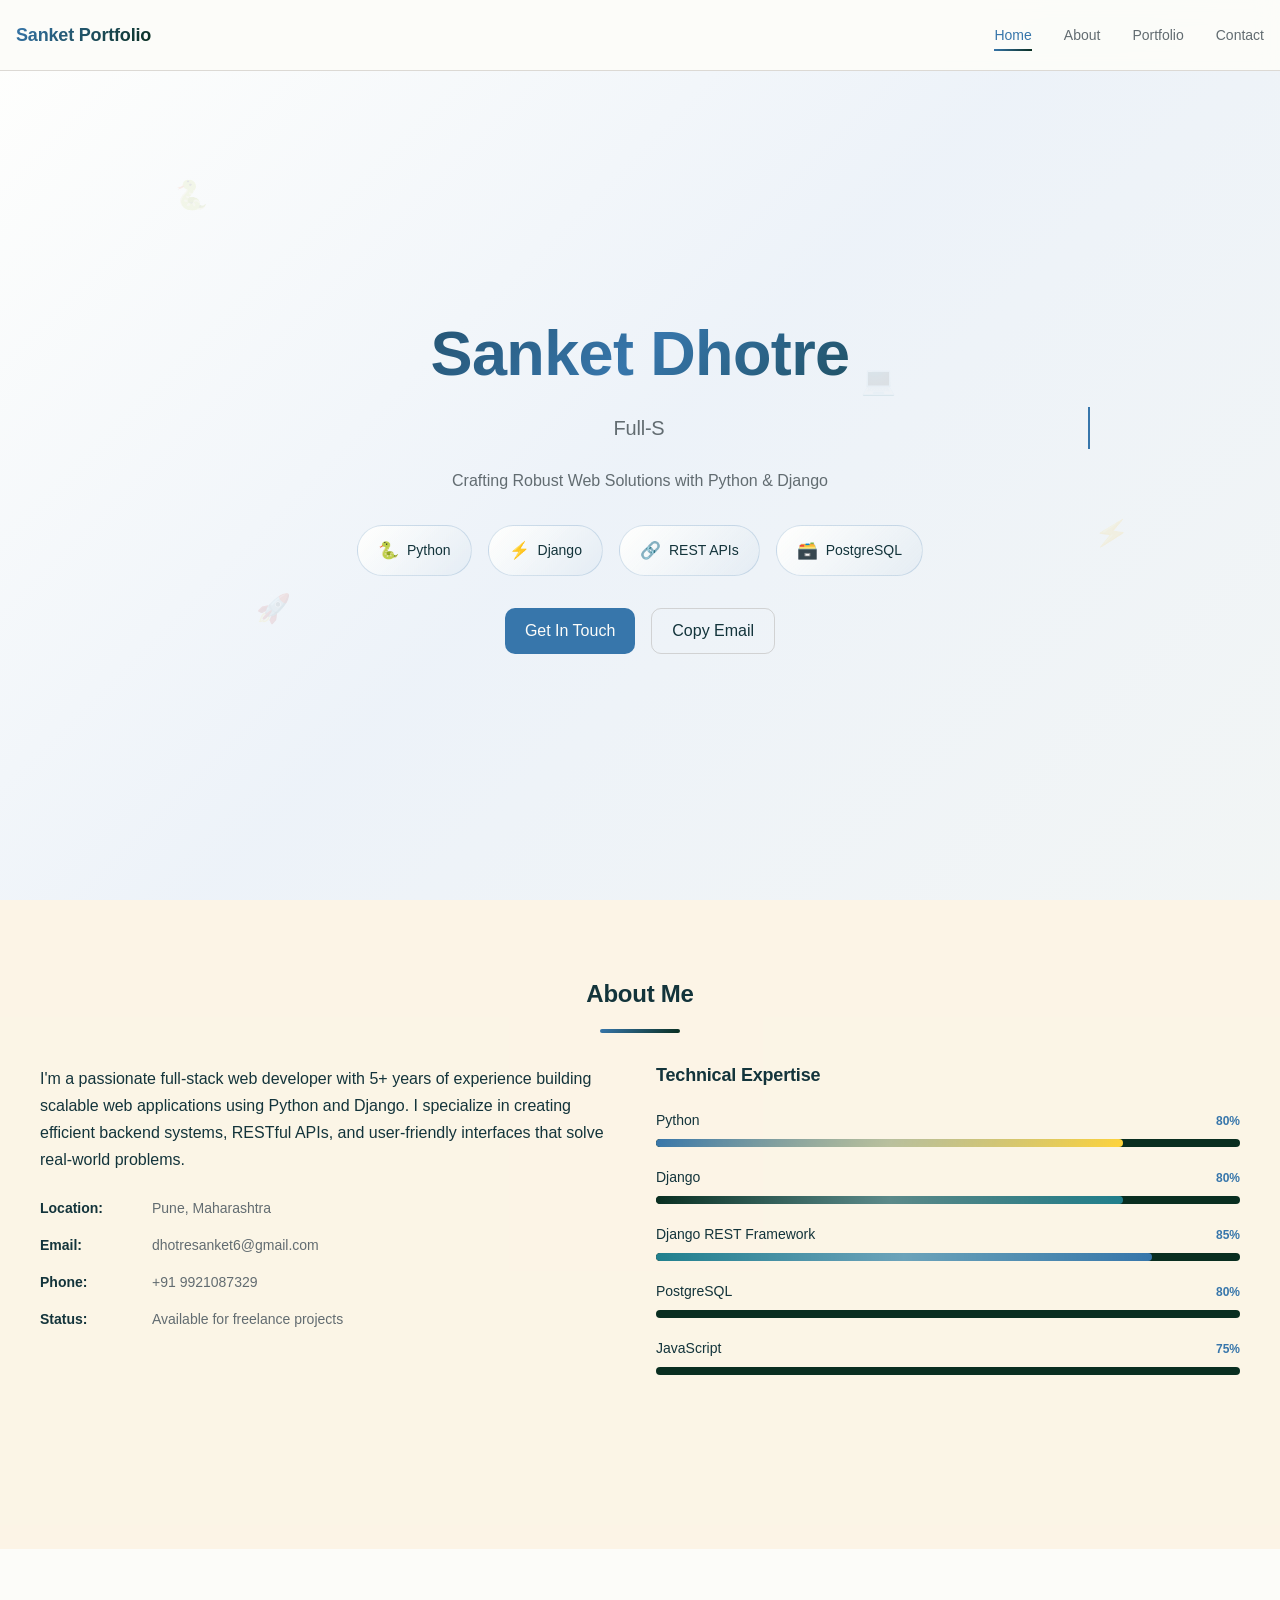
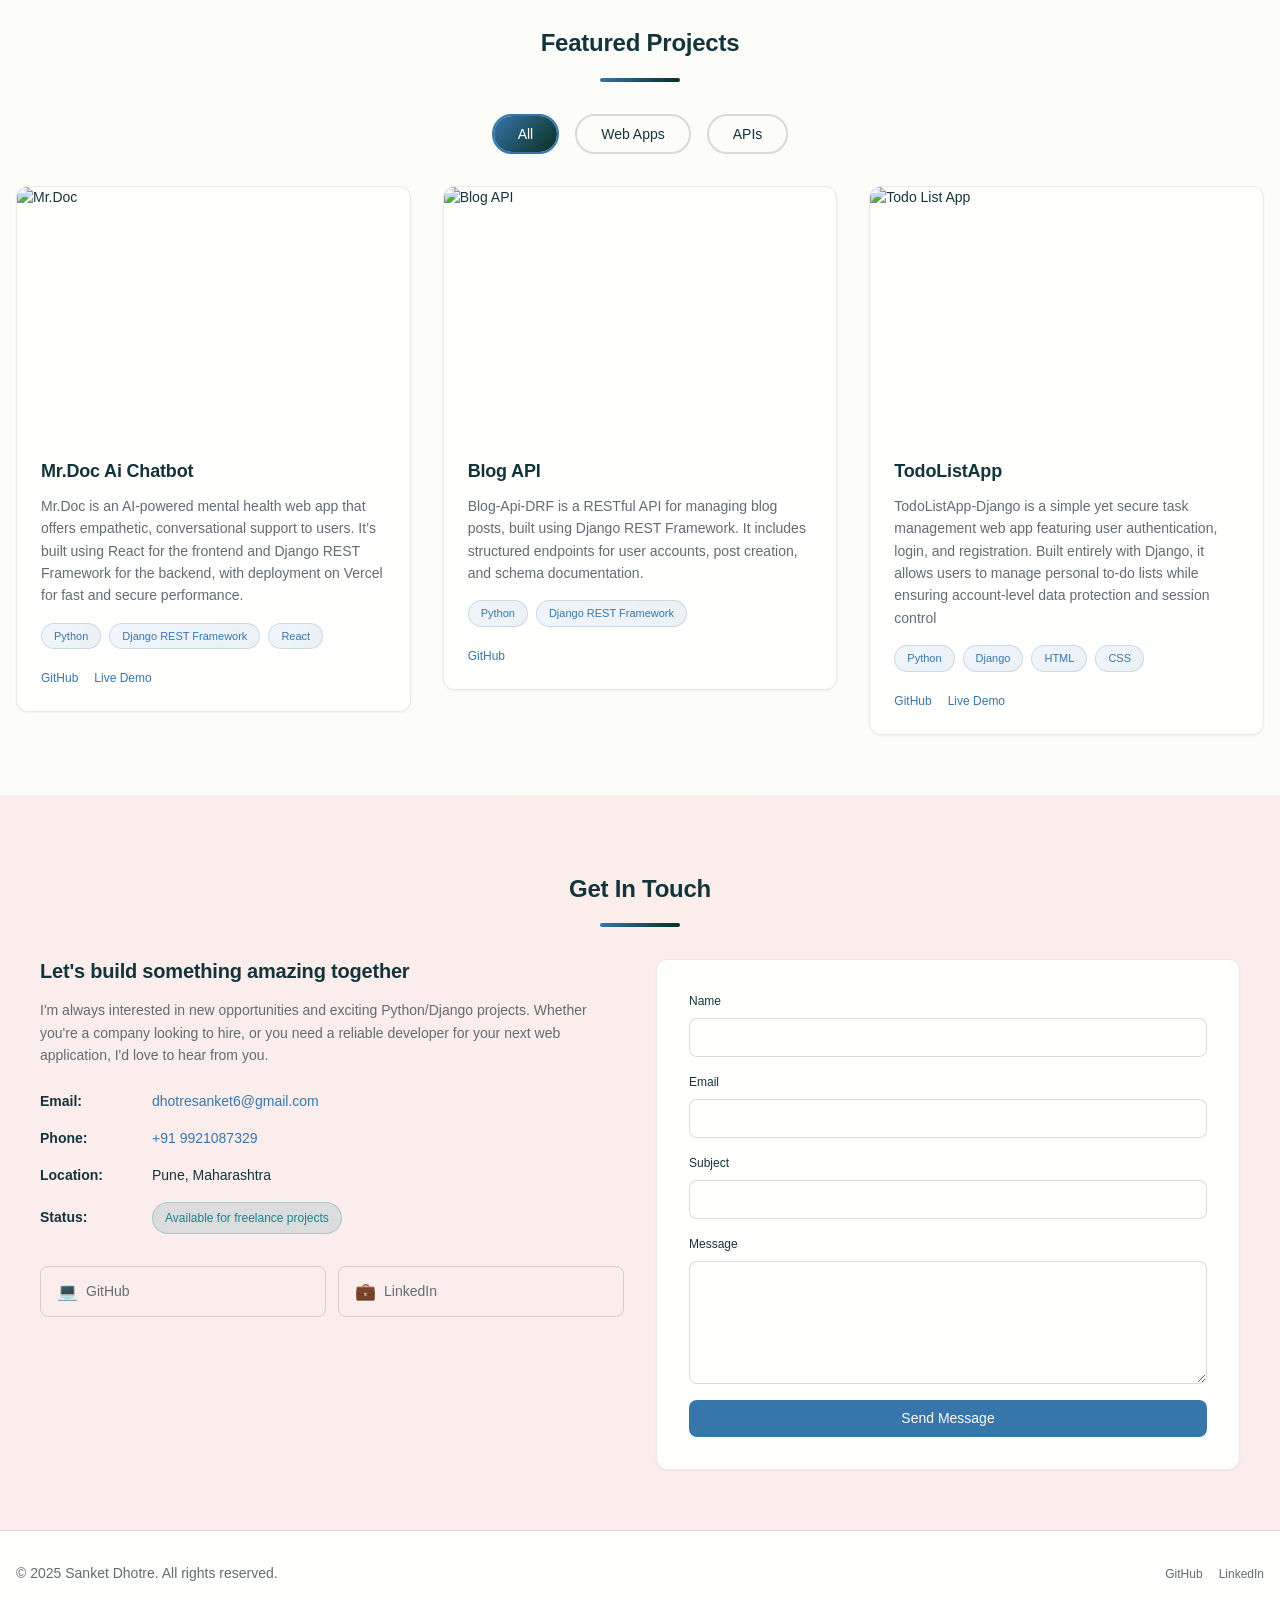
==== index.html @ 83079ea1 "Replace old portfolio files" ====
<!DOCTYPE html>
<html lang="en">

<head>
    <meta charset="UTF-8">
    <meta name="viewport" content="width=device-width, initial-scale=1.0">
    <title>Sanket Dhotre - Python & Django Web Developer</title>
    <meta name="description"
        content="Full-Stack Web Developer Specializing in Python & Django - Creating robust, scalable web solutions">
    <link rel="stylesheet" href="style.css">
    <link href="https://cdnjs.cloudflare.com/ajax/libs/prism/1.25.0/themes/prism-tomorrow.min.css" rel="stylesheet">
</head>

<body>
    <!-- Navigation -->
    <nav class="navbar" id="navbar">
        <div class="nav-container">
            <div class="nav-logo">
                <a href="#home">Sanket Portfolio</a>
            </div>
            <ul class="nav-menu" id="nav-menu">
                <li class="nav-item">
                    <a href="#home" class="nav-link">Home</a>
                </li>
                <li class="nav-item">
                    <a href="#about" class="nav-link">About</a>
                </li>
                <li class="nav-item">
                    <a href="#portfolio" class="nav-link">Portfolio</a>
                </li>
                <li class="nav-item">
                    <a href="#contact" class="nav-link">Contact</a>
                </li>
            </ul>
            <div class="hamburger" id="hamburger">
                <span class="bar"></span>
                <span class="bar"></span>
                <span class="bar"></span>
            </div>
        </div>
    </nav>

    <!-- Hero Section -->
    <section id="home" class="hero">
        <div class="floating-elements">
            <div class="floating-element" style="--delay: 0s; --duration: 8s;">🐍</div>
            <div class="floating-element" style="--delay: 2s; --duration: 10s;">⚡</div>
            <div class="floating-element" style="--delay: 4s; --duration: 12s;">🚀</div>
            <div class="floating-element" style="--delay: 6s; --duration: 9s;">💻</div>
        </div>
        <div class="container">
            <div class="hero-content">
                <h1 class="hero-title">Sanket Dhotre</h1>
                <h2 class="hero-subtitle typing-animation" id="typing-text">Web Developer Specializing in
                    Python & Django</h2>
                <p class="hero-description">Crafting Robust Web Solutions with Python & Django</p>
                <div class="tech-stack">
                    <div class="tech-badge" style="--delay: 0.2s;">
                        <span class="tech-icon">🐍</span>
                        Python
                    </div>
                    <div class="tech-badge" style="--delay: 0.4s;">
                        <span class="tech-icon">⚡</span>
                        Django
                    </div>
                    <div class="tech-badge" style="--delay: 0.6s;">
                        <span class="tech-icon">🔗</span>
                        REST APIs
                    </div>
                    <div class="tech-badge" style="--delay: 0.8s;">
                        <span class="tech-icon">🗃️</span>
                        PostgreSQL
                    </div>
                </div>
                <div class="hero-buttons">
                    <a href="#contact" class="btn btn--primary btn--lg">Get In Touch</a>
                    <button id="copy-email" class="btn btn--outline btn--lg" data-email="dhotresanket6@gmail.com">
                        <span class="copy-text">Copy Email</span>
                        <span class="copy-success" style="display: none;">Email Copied!</span>
                    </button>
                </div>
            </div>
        </div>
    </section>

    <!-- About Section -->
    <section id="about" class="about">
        <div class="container">
            <h2 class="section-title">About Me</h2>
            <div class="about-content">
                <div class="about-text">
                    <p class="about-bio">I'm a passionate full-stack web developer with 5+ years of experience building
                        scalable web applications using Python and Django. I specialize in creating efficient backend
                        systems, RESTful APIs, and user-friendly interfaces that solve real-world problems.</p>
                    <div class="about-details">
                        <div class="detail-item">
                            <span class="detail-label">Location:</span>
                            <span class="detail-value">Pune, Maharashtra</span>
                        </div>
                        <div class="detail-item">
                            <span class="detail-label">Email:</span>
                            <span class="detail-value">dhotresanket6@gmail.com</span>
                        </div>
                        <div class="detail-item">
                            <span class="detail-label">Phone:</span>
                            <span class="detail-value">+91 9921087329</span>
                        </div>
                        <div class="detail-item">
                            <span class="detail-label">Status:</span>
                            <span class="detail-value">Available for freelance projects</span>
                        </div>
                    </div>
                </div>
                <div class="skills-section">
                    <h3 class="skills-title">Technical Expertise</h3>
                    <div class="skills-list">
                        <div class="skill-item" data-skill="80">
                            <div class="skill-info">
                                <span class="skill-name">Python</span>
                                <span class="skill-percentage">80%</span>
                            </div>
                            <div class="skill-bar">
                                <div class="skill-progress python-skill"></div>
                            </div>
                        </div>
                        <div class="skill-item" data-skill="80">
                            <div class="skill-info">
                                <span class="skill-name">Django</span>
                                <span class="skill-percentage">80%</span>
                            </div>
                            <div class="skill-bar">
                                <div class="skill-progress django-skill"></div>
                            </div>
                        </div>
                        <div class="skill-item" data-skill="85">
                            <div class="skill-info">
                                <span class="skill-name">Django REST Framework</span>
                                <span class="skill-percentage">85%</span>
                            </div>
                            <div class="skill-bar">
                                <div class="skill-progress drf-skill"></div>
                            </div>
                        </div>
                        <div class="skill-item" data-skill="80">
                            <div class="skill-info">
                                <span class="skill-name">PostgreSQL</span>
                                <span class="skill-percentage">80%</span>
                            </div>
                            <div class="skill-bar">
                                <div class="skill-progress postgres-skill"></div>
                            </div>
                        </div>
                        <div class="skill-item" data-skill="75">
                            <div class="skill-info">
                                <span class="skill-name">JavaScript</span>
                                <span class="skill-percentage">75%</span>
                            </div>
                            <div class="skill-bar">
                                <div class="skill-progress js-skill"></div>
                            </div>
                        </div>

                        <div class="skill-item" data-skill="85">
                            <div class="skill-info">
                                <span class="skill-name">HTML/CSS</span>
                                <span class="skill-percentage">85%</span>
                            </div>
                            <div class="skill-bar">
                                <div class="skill-progress html-skill"></div>
                            </div>
                        </div>
                        <div class="skill-item" data-skill="80">
                            <div class="skill-info">
                                <span class="skill-name">Git</span>
                                <span class="skill-percentage">80%</span>
                            </div>
                            <div class="skill-bar">
                                <div class="skill-progress git-skill"></div>
                            </div>
                        </div>
                    </div>
                </div>
            </div>
        </div>
    </section>

    <!-- Portfolio Section -->
    <section id="portfolio" class="portfolio">
        <div class="container">
            <h2 class="section-title">Featured Projects</h2>
            <div class="portfolio-filters">
                <button class="filter-btn active" data-filter="all">All</button>
                <button class="filter-btn" data-filter="web-app">Web Apps</button>
                <button class="filter-btn" data-filter="api">APIs</button>
            </div>
            <div class="portfolio-grid">
                <div class="portfolio-item" data-category="web-app">
                    <div class="project-card">
                        <div class="project-image">
                            <img src="https://images.unsplash.com/photo-1556742049-0cfed4f6a45d?w=600&h=400&fit=crop"
                                alt="Mr.Doc">
                            <div class="project-overlay">
                                <button class="btn btn--primary view-details" data-project="0">View Details</button>
                            </div>
                        </div>
                        <div class="project-info">
                            <h3 class="project-title">Mr.Doc Ai Chatbot</h3>
                            <p class="project-description">Mr.Doc is an AI-powered mental health web app that offers
                                empathetic, conversational support to users. It’s built using React for the frontend and
                                Django REST Framework for the backend, with deployment on Vercel for fast and secure
                                performance.</p>
                            <div class="project-tech">
                                <span class="tech-tag">Python</span>
                                <span class="tech-tag">Django REST Framework</span>
                                <span class="tech-tag">React</span>
                            </div>
                            <div class="project-links">
                                <a href="https://github.com/sanket180/Mr.Doc" target="_blank"
                                    class="project-link">GitHub</a>
                                <a href="https://mr-doc-23wi.vercel.app/" target="_blank" class="project-link">Live
                                    Demo</a>
                            </div>
                        </div>
                    </div>
                </div>
                <div class="portfolio-item" data-category="api">
                    <div class="project-card">
                        <div class="project-image">
                            <img src="https://img.freepik.com/premium-photo/notebook-with-toolls-notes-about-blog-concept_132358-752.jpg?size=626&ext=jpg&ga=GA1.1.1122057081.1697127890&semt=ais?w=600&h=400&fit=crop"
                                alt="Blog API">
                            <div class="project-overlay">
                                <button class="btn btn--primary view-details" data-project="1">View Details</button>
                            </div>
                        </div>
                        <div class="project-info">
                            <h3 class="project-title">Blog API</h3>
                            <p class="project-description">Blog-Api-DRF is a RESTful API for managing blog posts, built
                                using Django REST Framework. It includes structured endpoints for user accounts, post
                                creation, and schema documentation.
                            </p>
                            <div class="project-tech">
                                <span class="tech-tag">Python</span>
                                <span class="tech-tag">Django REST Framework</span>

                            </div>
                            <div class="project-links">
                                <a href="https://github.com/sanket180/Blog-Api-DRF" target="_blank"
                                    class="project-link">GitHub</a>
                                <!-- <a href="" target="_blank"
                                    class="project-link">Live Demo</a> -->
                            </div>
                        </div>
                    </div>
                </div>
                <div class="portfolio-item" data-category="web-app">
                    <div class="project-card">
                        <div class="project-image">
                            <img src="https://images.unsplash.com/photo-1611224923853-80b023f02d71?w=600&h=400&fit=crop"
                                alt="Todo List App">
                            <div class="project-overlay">
                                <button class="btn btn--primary view-details" data-project="2">View Details</button>
                            </div>
                        </div>
                        <div class="project-info">
                            <h3 class="project-title">TodoListApp</h3>
                            <p class="project-description">TodoListApp-Django is a simple yet secure task management web
                                app featuring user authentication, login, and registration. Built entirely with Django,
                                it allows users to manage personal to-do lists while ensuring account-level data
                                protection and session control
                            </p>
                            <div class="project-tech">
                                <span class="tech-tag">Python</span>
                                <span class="tech-tag">Django</span>
                                <span class="tech-tag">HTML</span>
                                <span class="tech-tag">CSS</span>
                            </div>
                            <div class="project-links">
                                <a href="https://github.com/sanket180/TodoListApp-Django" target="_blank"
                                    class="project-link">GitHub</a>
                                <a href="https://sanketdhotre.pythonanywhere.com/auth/login/?next=/" target="_blank"
                                    class="project-link">Live
                                    Demo</a>
                            </div>
                        </div>
                    </div>
                </div>
            </div>
        </div>
    </section>


    <!-- Contact Section -->
    <section id="contact" class="contact">
        <div class="container">
            <h2 class="section-title">Get In Touch</h2>
            <div class="contact-content">
                <div class="contact-info">
                    <h3>Let's build something amazing together</h3>
                    <p>I'm always interested in new opportunities and exciting Python/Django projects. Whether you're a
                        company looking to hire, or you need a reliable developer for your next web application, I'd
                        love to hear from you.</p>
                    <div class="contact-details">
                        <div class="contact-item">
                            <span class="contact-label">Email:</span>
                            <a href="mailto:hello@alexjohnson.dev">dhotresanket6@gmail.com</a>
                        </div>
                        <div class="contact-item">
                            <span class="contact-label">Phone:</span>
                            <a href="tel:+15551234567">+91 9921087329</a>
                        </div>
                        <div class="contact-item">
                            <span class="contact-label">Location:</span>
                            <span>Pune, Maharashtra</span>
                        </div>
                        <div class="contact-item">
                            <span class="contact-label">Status:</span>
                            <span class="status status--success">Available for freelance projects</span>
                        </div>
                    </div>
                    <div class="social-links">
                        <a href="https://github.com/sanket180" target="_blank" class="social-link github">
                            <span class="social-icon">💻</span> GitHub
                        </a>
                        <a href="https://www.linkedin.com/in/sanket-dhotre-0b47a4244/" target="_blank"
                            class="social-link linkedin">
                            <span class="social-icon">💼</span> LinkedIn
                        </a>

                    </div>
                </div>
                <form class="contact-form" id="contact-form">
                    <div class="form-group">
                        <label for="name" class="form-label">Name</label>
                        <input type="text" id="name" name="name" class="form-control" required>
                        <div class="error-message" id="name-error"></div>
                    </div>
                    <div class="form-group">
                        <label for="email" class="form-label">Email</label>
                        <input type="email" id="email" name="email" class="form-control" required>
                        <div class="error-message" id="email-error"></div>
                    </div>
                    <div class="form-group">
                        <label for="subject" class="form-label">Subject</label>
                        <input type="text" id="subject" name="subject" class="form-control" required>
                        <div class="error-message" id="subject-error"></div>
                    </div>
                    <div class="form-group">
                        <label for="message" class="form-label">Message</label>
                        <textarea id="message" name="message" class="form-control" rows="5" required></textarea>
                        <div class="error-message" id="message-error"></div>
                    </div>
                    <button type="submit" class="btn btn--primary btn--full-width">Send Message</button>
                </form>
            </div>
        </div>
    </section>

    <!-- Footer -->
    <footer class="footer">
        <div class="container">
            <div class="footer-content">
                <p>&copy; 2025 Sanket Dhotre. All rights reserved.</p>
                <div class="footer-links">
                    <a href="https://github.com/sanket180" target="_blank">GitHub</a>
                    <a href="https://www.linkedin.com/in/sanket-dhotre-0b47a4244/" target="_blank">LinkedIn</a>

                </div>
            </div>
        </div>
    </footer>

    <!-- Project Detail Modal -->
    <div id="project-modal" class="modal hidden">
        <div class="modal-overlay" id="modal-overlay"></div>
        <div class="modal-content">
            <button class="modal-close" id="modal-close">&times;</button>
            <div class="modal-body" id="modal-body">
                <!-- Content will be dynamically inserted -->
            </div>
        </div>
    </div>

    <script src="https://cdnjs.cloudflare.com/ajax/libs/prism/1.25.0/prism.min.js"></script>
    <script src="https://cdnjs.cloudflare.com/ajax/libs/prism/1.25.0/components/prism-python.min.js"></script>
    <script src="app.js"></script>
</body>

</html>
---- style.css ----
:root {
  /* Primitive Color Tokens */
  --color-white: rgba(255, 255, 255, 1);
  --color-black: rgba(0, 0, 0, 1);
  --color-cream-50: rgba(252, 252, 249, 1);
  --color-cream-100: rgba(255, 255, 253, 1);
  --color-gray-200: rgba(245, 245, 245, 1);
  --color-gray-300: rgba(167, 169, 169, 1);
  --color-gray-400: rgba(119, 124, 124, 1);
  --color-slate-500: rgba(98, 108, 113, 1);
  --color-brown-600: rgba(94, 82, 64, 1);
  --color-charcoal-700: rgba(31, 33, 33, 1);
  --color-charcoal-800: rgba(38, 40, 40, 1);
  --color-slate-900: rgba(19, 52, 59, 1);
  --color-teal-300: rgba(50, 184, 198, 1);
  --color-teal-400: rgba(45, 166, 178, 1);
  --color-teal-500: rgba(33, 128, 141, 1);
  --color-teal-600: rgba(29, 116, 128, 1);
  --color-teal-700: rgba(26, 104, 115, 1);
  --color-teal-800: rgba(41, 150, 161, 1);
  --color-red-400: rgba(255, 84, 89, 1);
  --color-red-500: rgba(192, 21, 47, 1);
  --color-orange-400: rgba(230, 129, 97, 1);
  --color-orange-500: rgba(168, 75, 47, 1);

  /* RGB versions for opacity control */
  --color-brown-600-rgb: 94, 82, 64;
  --color-teal-500-rgb: 33, 128, 141;
  --color-slate-900-rgb: 19, 52, 59;
  --color-slate-500-rgb: 98, 108, 113;
  --color-red-500-rgb: 192, 21, 47;
  --color-red-400-rgb: 255, 84, 89;
  --color-orange-500-rgb: 168, 75, 47;
  --color-orange-400-rgb: 230, 129, 97;

  /* Background color tokens (Light Mode) */
  --color-bg-1: rgba(59, 130, 246, 0.08); /* Light blue */
  --color-bg-2: rgba(245, 158, 11, 0.08); /* Light yellow */
  --color-bg-3: rgba(34, 197, 94, 0.08); /* Light green */
  --color-bg-4: rgba(239, 68, 68, 0.08); /* Light red */
  --color-bg-5: rgba(147, 51, 234, 0.08); /* Light purple */
  --color-bg-6: rgba(249, 115, 22, 0.08); /* Light orange */
  --color-bg-7: rgba(236, 72, 153, 0.08); /* Light pink */
  --color-bg-8: rgba(6, 182, 212, 0.08); /* Light cyan */

  /* Semantic Color Tokens (Light Mode) */
  --color-background: var(--color-cream-50);
  --color-surface: var(--color-cream-100);
  --color-text: var(--color-slate-900);
  --color-text-secondary: var(--color-slate-500);
  --color-primary: var(--color-teal-500);
  --color-primary-hover: var(--color-teal-600);
  --color-primary-active: var(--color-teal-700);
  --color-secondary: rgba(var(--color-brown-600-rgb), 0.12);
  --color-secondary-hover: rgba(var(--color-brown-600-rgb), 0.2);
  --color-secondary-active: rgba(var(--color-brown-600-rgb), 0.25);
  --color-border: rgba(var(--color-brown-600-rgb), 0.2);
  --color-btn-primary-text: var(--color-cream-50);
  --color-card-border: rgba(var(--color-brown-600-rgb), 0.12);
  --color-card-border-inner: rgba(var(--color-brown-600-rgb), 0.12);
  --color-error: var(--color-red-500);
  --color-success: var(--color-teal-500);
  --color-warning: var(--color-orange-500);
  --color-info: var(--color-slate-500);
  --color-focus-ring: rgba(var(--color-teal-500-rgb), 0.4);
  --color-select-caret: rgba(var(--color-slate-900-rgb), 0.8);

  /* Common style patterns */
  --focus-ring: 0 0 0 3px var(--color-focus-ring);
  --focus-outline: 2px solid var(--color-primary);
  --status-bg-opacity: 0.15;
  --status-border-opacity: 0.25;
  --select-caret-light: url("data:image/svg+xml,%3Csvg xmlns='http://www.w3.org/2000/svg' width='16' height='16' viewBox='0 0 24 24' fill='none' stroke='%23134252' stroke-width='2' stroke-linecap='round' stroke-linejoin='round'%3E%3Cpolyline points='6 9 12 15 18 9'%3E%3C/polyline%3E%3C/svg%3E");
  --select-caret-dark: url("data:image/svg+xml,%3Csvg xmlns='http://www.w3.org/2000/svg' width='16' height='16' viewBox='0 0 24 24' fill='none' stroke='%23f5f5f5' stroke-width='2' stroke-linecap='round' stroke-linejoin='round'%3E%3Cpolyline points='6 9 12 15 18 9'%3E%3C/polyline%3E%3C/svg%3E");

  /* RGB versions for opacity control */
  --color-success-rgb: 33, 128, 141;
  --color-error-rgb: 192, 21, 47;
  --color-warning-rgb: 168, 75, 47;
  --color-info-rgb: 98, 108, 113;

  /* Typography */
  --font-family-base: "FKGroteskNeue", "Geist", "Inter", -apple-system,
    BlinkMacSystemFont, "Segoe UI", Roboto, sans-serif;
  --font-family-mono: "Berkeley Mono", ui-monospace, SFMono-Regular, Menlo,
    Monaco, Consolas, monospace;
  --font-size-xs: 11px;
  --font-size-sm: 12px;
  --font-size-base: 14px;
  --font-size-md: 14px;
  --font-size-lg: 16px;
  --font-size-xl: 18px;
  --font-size-2xl: 20px;
  --font-size-3xl: 24px;
  --font-size-4xl: 30px;
  --font-weight-normal: 400;
  --font-weight-medium: 500;
  --font-weight-semibold: 550;
  --font-weight-bold: 600;
  --line-height-tight: 1.2;
  --line-height-normal: 1.5;
  --letter-spacing-tight: -0.01em;

  /* Spacing */
  --space-0: 0;
  --space-1: 1px;
  --space-2: 2px;
  --space-4: 4px;
  --space-6: 6px;
  --space-8: 8px;
  --space-10: 10px;
  --space-12: 12px;
  --space-16: 16px;
  --space-20: 20px;
  --space-24: 24px;
  --space-32: 32px;

  /* Border Radius */
  --radius-sm: 6px;
  --radius-base: 8px;
  --radius-md: 10px;
  --radius-lg: 12px;
  --radius-full: 9999px;

  /* Shadows */
  --shadow-xs: 0 1px 2px rgba(0, 0, 0, 0.02);
  --shadow-sm: 0 1px 3px rgba(0, 0, 0, 0.04), 0 1px 2px rgba(0, 0, 0, 0.02);
  --shadow-md: 0 4px 6px -1px rgba(0, 0, 0, 0.04),
    0 2px 4px -1px rgba(0, 0, 0, 0.02);
  --shadow-lg: 0 10px 15px -3px rgba(0, 0, 0, 0.04),
    0 4px 6px -2px rgba(0, 0, 0, 0.02);
  --shadow-inset-sm: inset 0 1px 0 rgba(255, 255, 255, 0.15),
    inset 0 -1px 0 rgba(0, 0, 0, 0.03);

  /* Animation */
  --duration-fast: 150ms;
  --duration-normal: 250ms;
  --ease-standard: cubic-bezier(0.16, 1, 0.3, 1);

  /* Layout */
  --container-sm: 640px;
  --container-md: 768px;
  --container-lg: 1024px;
  --container-xl: 1280px;
}

/* Dark mode colors */
@media (prefers-color-scheme: dark) {
  :root {
    /* RGB versions for opacity control (Dark Mode) */
    --color-gray-400-rgb: 119, 124, 124;
    --color-teal-300-rgb: 50, 184, 198;
    --color-gray-300-rgb: 167, 169, 169;
    --color-gray-200-rgb: 245, 245, 245;

    /* Background color tokens (Dark Mode) */
    --color-bg-1: rgba(29, 78, 216, 0.15); /* Dark blue */
    --color-bg-2: rgba(180, 83, 9, 0.15); /* Dark yellow */
    --color-bg-3: rgba(21, 128, 61, 0.15); /* Dark green */
    --color-bg-4: rgba(185, 28, 28, 0.15); /* Dark red */
    --color-bg-5: rgba(107, 33, 168, 0.15); /* Dark purple */
    --color-bg-6: rgba(194, 65, 12, 0.15); /* Dark orange */
    --color-bg-7: rgba(190, 24, 93, 0.15); /* Dark pink */
    --color-bg-8: rgba(8, 145, 178, 0.15); /* Dark cyan */
    
    /* Semantic Color Tokens (Dark Mode) */
    --color-background: var(--color-charcoal-700);
    --color-surface: var(--color-charcoal-800);
    --color-text: var(--color-gray-200);
    --color-text-secondary: rgba(var(--color-gray-300-rgb), 0.7);
    --color-primary: var(--color-teal-300);
    --color-primary-hover: var(--color-teal-400);
    --color-primary-active: var(--color-teal-800);
    --color-secondary: rgba(var(--color-gray-400-rgb), 0.15);
    --color-secondary-hover: rgba(var(--color-gray-400-rgb), 0.25);
    --color-secondary-active: rgba(var(--color-gray-400-rgb), 0.3);
    --color-border: rgba(var(--color-gray-400-rgb), 0.3);
    --color-error: var(--color-red-400);
    --color-success: var(--color-teal-300);
    --color-warning: var(--color-orange-400);
    --color-info: var(--color-gray-300);
    --color-focus-ring: rgba(var(--color-teal-300-rgb), 0.4);
    --color-btn-primary-text: var(--color-slate-900);
    --color-card-border: rgba(var(--color-gray-400-rgb), 0.2);
    --color-card-border-inner: rgba(var(--color-gray-400-rgb), 0.15);
    --shadow-inset-sm: inset 0 1px 0 rgba(255, 255, 255, 0.1),
      inset 0 -1px 0 rgba(0, 0, 0, 0.15);
    --button-border-secondary: rgba(var(--color-gray-400-rgb), 0.2);
    --color-border-secondary: rgba(var(--color-gray-400-rgb), 0.2);
    --color-select-caret: rgba(var(--color-gray-200-rgb), 0.8);

    /* Common style patterns - updated for dark mode */
    --focus-ring: 0 0 0 3px var(--color-focus-ring);
    --focus-outline: 2px solid var(--color-primary);
    --status-bg-opacity: 0.15;
    --status-border-opacity: 0.25;
    --select-caret-light: url("data:image/svg+xml,%3Csvg xmlns='http://www.w3.org/2000/svg' width='16' height='16' viewBox='0 0 24 24' fill='none' stroke='%23134252' stroke-width='2' stroke-linecap='round' stroke-linejoin='round'%3E%3Cpolyline points='6 9 12 15 18 9'%3E%3C/polyline%3E%3C/svg%3E");
    --select-caret-dark: url("data:image/svg+xml,%3Csvg xmlns='http://www.w3.org/2000/svg' width='16' height='16' viewBox='0 0 24 24' fill='none' stroke='%23f5f5f5' stroke-width='2' stroke-linecap='round' stroke-linejoin='round'%3E%3Cpolyline points='6 9 12 15 18 9'%3E%3C/polyline%3E%3C/svg%3E");

    /* RGB versions for dark mode */
    --color-success-rgb: var(--color-teal-300-rgb);
    --color-error-rgb: var(--color-red-400-rgb);
    --color-warning-rgb: var(--color-orange-400-rgb);
    --color-info-rgb: var(--color-gray-300-rgb);
  }
}

/* Data attribute for manual theme switching */
[data-color-scheme="dark"] {
  /* RGB versions for opacity control (dark mode) */
  --color-gray-400-rgb: 119, 124, 124;
  --color-teal-300-rgb: 50, 184, 198;
  --color-gray-300-rgb: 167, 169, 169;
  --color-gray-200-rgb: 245, 245, 245;

  /* Colorful background palette - Dark Mode */
  --color-bg-1: rgba(29, 78, 216, 0.15); /* Dark blue */
  --color-bg-2: rgba(180, 83, 9, 0.15); /* Dark yellow */
  --color-bg-3: rgba(21, 128, 61, 0.15); /* Dark green */
  --color-bg-4: rgba(185, 28, 28, 0.15); /* Dark red */
  --color-bg-5: rgba(107, 33, 168, 0.15); /* Dark purple */
  --color-bg-6: rgba(194, 65, 12, 0.15); /* Dark orange */
  --color-bg-7: rgba(190, 24, 93, 0.15); /* Dark pink */
  --color-bg-8: rgba(8, 145, 178, 0.15); /* Dark cyan */
  
  /* Semantic Color Tokens (Dark Mode) */
  --color-background: var(--color-charcoal-700);
  --color-surface: var(--color-charcoal-800);
  --color-text: var(--color-gray-200);
  --color-text-secondary: rgba(var(--color-gray-300-rgb), 0.7);
  --color-primary: var(--color-teal-300);
  --color-primary-hover: var(--color-teal-400);
  --color-primary-active: var(--color-teal-800);
  --color-secondary: rgba(var(--color-gray-400-rgb), 0.15);
  --color-secondary-hover: rgba(var(--color-gray-400-rgb), 0.25);
  --color-secondary-active: rgba(var(--color-gray-400-rgb), 0.3);
  --color-border: rgba(var(--color-gray-400-rgb), 0.3);
  --color-error: var(--color-red-400);
  --color-success: var(--color-teal-300);
  --color-warning: var(--color-orange-400);
  --color-info: var(--color-gray-300);
  --color-focus-ring: rgba(var(--color-teal-300-rgb), 0.4);
  --color-btn-primary-text: var(--color-slate-900);
  --color-card-border: rgba(var(--color-gray-400-rgb), 0.15);
  --color-card-border-inner: rgba(var(--color-gray-400-rgb), 0.15);
  --shadow-inset-sm: inset 0 1px 0 rgba(255, 255, 255, 0.1),
    inset 0 -1px 0 rgba(0, 0, 0, 0.15);
  --color-border-secondary: rgba(var(--color-gray-400-rgb), 0.2);
  --color-select-caret: rgba(var(--color-gray-200-rgb), 0.8);

  /* Common style patterns - updated for dark mode */
  --focus-ring: 0 0 0 3px var(--color-focus-ring);
  --focus-outline: 2px solid var(--color-primary);
  --status-bg-opacity: 0.15;
  --status-border-opacity: 0.25;
  --select-caret-light: url("data:image/svg+xml,%3Csvg xmlns='http://www.w3.org/2000/svg' width='16' height='16' viewBox='0 0 24 24' fill='none' stroke='%23134252' stroke-width='2' stroke-linecap='round' stroke-linejoin='round'%3E%3Cpolyline points='6 9 12 15 18 9'%3E%3C/polyline%3E%3C/svg%3E");
  --select-caret-dark: url("data:image/svg+xml,%3Csvg xmlns='http://www.w3.org/2000/svg' width='16' height='16' viewBox='0 0 24 24' fill='none' stroke='%23f5f5f5' stroke-width='2' stroke-linecap='round' stroke-linejoin='round'%3E%3Cpolyline points='6 9 12 15 18 9'%3E%3C/polyline%3E%3C/svg%3E");

  /* RGB versions for dark mode */
  --color-success-rgb: var(--color-teal-300-rgb);
  --color-error-rgb: var(--color-red-400-rgb);
  --color-warning-rgb: var(--color-orange-400-rgb);
  --color-info-rgb: var(--color-gray-300-rgb);
}

[data-color-scheme="light"] {
  /* RGB versions for opacity control (light mode) */
  --color-brown-600-rgb: 94, 82, 64;
  --color-teal-500-rgb: 33, 128, 141;
  --color-slate-900-rgb: 19, 52, 59;
  
  /* Semantic Color Tokens (Light Mode) */
  --color-background: var(--color-cream-50);
  --color-surface: var(--color-cream-100);
  --color-text: var(--color-slate-900);
  --color-text-secondary: var(--color-slate-500);
  --color-primary: var(--color-teal-500);
  --color-primary-hover: var(--color-teal-600);
  --color-primary-active: var(--color-teal-700);
  --color-secondary: rgba(var(--color-brown-600-rgb), 0.12);
  --color-secondary-hover: rgba(var(--color-brown-600-rgb), 0.2);
  --color-secondary-active: rgba(var(--color-brown-600-rgb), 0.25);
  --color-border: rgba(var(--color-brown-600-rgb), 0.2);
  --color-btn-primary-text: var(--color-cream-50);
  --color-card-border: rgba(var(--color-brown-600-rgb), 0.12);
  --color-card-border-inner: rgba(var(--color-brown-600-rgb), 0.12);
  --color-error: var(--color-red-500);
  --color-success: var(--color-teal-500);
  --color-warning: var(--color-orange-500);
  --color-info: var(--color-slate-500);
  --color-focus-ring: rgba(var(--color-teal-500-rgb), 0.4);

  /* RGB versions for light mode */
  --color-success-rgb: var(--color-teal-500-rgb);
  --color-error-rgb: var(--color-red-500-rgb);
  --color-warning-rgb: var(--color-orange-500-rgb);
  --color-info-rgb: var(--color-slate-500-rgb);
}

/* Base styles */
html {
  font-size: var(--font-size-base);
  font-family: var(--font-family-base);
  line-height: var(--line-height-normal);
  color: var(--color-text);
  background-color: var(--color-background);
  -webkit-font-smoothing: antialiased;
  box-sizing: border-box;
}

body {
  margin: 0;
  padding: 0;
}

*,
*::before,
*::after {
  box-sizing: inherit;
}

/* Typography */
h1,
h2,
h3,
h4,
h5,
h6 {
  margin: 0;
  font-weight: var(--font-weight-semibold);
  line-height: var(--line-height-tight);
  color: var(--color-text);
  letter-spacing: var(--letter-spacing-tight);
}

h1 {
  font-size: var(--font-size-4xl);
}
h2 {
  font-size: var(--font-size-3xl);
}
h3 {
  font-size: var(--font-size-2xl);
}
h4 {
  font-size: var(--font-size-xl);
}
h5 {
  font-size: var(--font-size-lg);
}
h6 {
  font-size: var(--font-size-md);
}

p {
  margin: 0 0 var(--space-16) 0;
}

a {
  color: var(--color-primary);
  text-decoration: none;
  transition: color var(--duration-fast) var(--ease-standard);
}

a:hover {
  color: var(--color-primary-hover);
}

code,
pre {
  font-family: var(--font-family-mono);
  font-size: calc(var(--font-size-base) * 0.95);
  background-color: var(--color-secondary);
  border-radius: var(--radius-sm);
}

code {
  padding: var(--space-1) var(--space-4);
}

pre {
  padding: var(--space-16);
  margin: var(--space-16) 0;
  overflow: auto;
  border: 1px solid var(--color-border);
}

pre code {
  background: none;
  padding: 0;
}

/* Buttons */
.btn {
  display: inline-flex;
  align-items: center;
  justify-content: center;
  padding: var(--space-8) var(--space-16);
  border-radius: var(--radius-base);
  font-size: var(--font-size-base);
  font-weight: 500;
  line-height: 1.5;
  cursor: pointer;
  transition: all var(--duration-normal) var(--ease-standard);
  border: none;
  text-decoration: none;
  position: relative;
}

.btn:focus-visible {
  outline: none;
  box-shadow: var(--focus-ring);
}

.btn--primary {
  background: var(--color-primary);
  color: var(--color-btn-primary-text);
}

.btn--primary:hover {
  background: var(--color-primary-hover);
}

.btn--primary:active {
  background: var(--color-primary-active);
}

.btn--secondary {
  background: var(--color-secondary);
  color: var(--color-text);
}

.btn--secondary:hover {
  background: var(--color-secondary-hover);
}

.btn--secondary:active {
  background: var(--color-secondary-active);
}

.btn--outline {
  background: transparent;
  border: 1px solid var(--color-border);
  color: var(--color-text);
}

.btn--outline:hover {
  background: var(--color-secondary);
}

.btn--sm {
  padding: var(--space-4) var(--space-12);
  font-size: var(--font-size-sm);
  border-radius: var(--radius-sm);
}

.btn--lg {
  padding: var(--space-10) var(--space-20);
  font-size: var(--font-size-lg);
  border-radius: var(--radius-md);
}

.btn--full-width {
  width: 100%;
}

.btn:disabled {
  opacity: 0.5;
  cursor: not-allowed;
}

/* Form elements */
.form-control {
  display: block;
  width: 100%;
  padding: var(--space-8) var(--space-12);
  font-size: var(--font-size-md);
  line-height: 1.5;
  color: var(--color-text);
  background-color: var(--color-surface);
  border: 1px solid var(--color-border);
  border-radius: var(--radius-base);
  transition: border-color var(--duration-fast) var(--ease-standard),
    box-shadow var(--duration-fast) var(--ease-standard);
}

textarea.form-control {
  font-family: var(--font-family-base);
  font-size: var(--font-size-base);
}

select.form-control {
  padding: var(--space-8) var(--space-12);
  -webkit-appearance: none;
  -moz-appearance: none;
  appearance: none;
  background-image: var(--select-caret-light);
  background-repeat: no-repeat;
  background-position: right var(--space-12) center;
  background-size: 16px;
  padding-right: var(--space-32);
}

/* Add a dark mode specific caret */
@media (prefers-color-scheme: dark) {
  select.form-control {
    background-image: var(--select-caret-dark);
  }
}

/* Also handle data-color-scheme */
[data-color-scheme="dark"] select.form-control {
  background-image: var(--select-caret-dark);
}

[data-color-scheme="light"] select.form-control {
  background-image: var(--select-caret-light);
}

.form-control:focus {
  border-color: var(--color-primary);
  outline: var(--focus-outline);
}

.form-label {
  display: block;
  margin-bottom: var(--space-8);
  font-weight: var(--font-weight-medium);
  font-size: var(--font-size-sm);
}

.form-group {
  margin-bottom: var(--space-16);
}

/* Card component */
.card {
  background-color: var(--color-surface);
  border-radius: var(--radius-lg);
  border: 1px solid var(--color-card-border);
  box-shadow: var(--shadow-sm);
  overflow: hidden;
  transition: box-shadow var(--duration-normal) var(--ease-standard);
}

.card:hover {
  box-shadow: var(--shadow-md);
}

.card__body {
  padding: var(--space-16);
}

.card__header,
.card__footer {
  padding: var(--space-16);
  border-bottom: 1px solid var(--color-card-border-inner);
}

/* Status indicators - simplified with CSS variables */
.status {
  display: inline-flex;
  align-items: center;
  padding: var(--space-6) var(--space-12);
  border-radius: var(--radius-full);
  font-weight: var(--font-weight-medium);
  font-size: var(--font-size-sm);
}

.status--success {
  background-color: rgba(
    var(--color-success-rgb, 33, 128, 141),
    var(--status-bg-opacity)
  );
  color: var(--color-success);
  border: 1px solid
    rgba(var(--color-success-rgb, 33, 128, 141), var(--status-border-opacity));
}

.status--error {
  background-color: rgba(
    var(--color-error-rgb, 192, 21, 47),
    var(--status-bg-opacity)
  );
  color: var(--color-error);
  border: 1px solid
    rgba(var(--color-error-rgb, 192, 21, 47), var(--status-border-opacity));
}

.status--warning {
  background-color: rgba(
    var(--color-warning-rgb, 168, 75, 47),
    var(--status-bg-opacity)
  );
  color: var(--color-warning);
  border: 1px solid
    rgba(var(--color-warning-rgb, 168, 75, 47), var(--status-border-opacity));
}

.status--info {
  background-color: rgba(
    var(--color-info-rgb, 98, 108, 113),
    var(--status-bg-opacity)
  );
  color: var(--color-info);
  border: 1px solid
    rgba(var(--color-info-rgb, 98, 108, 113), var(--status-border-opacity));
}

/* Container layout */
.container {
  width: 100%;
  margin-right: auto;
  margin-left: auto;
  padding-right: var(--space-16);
  padding-left: var(--space-16);
}

@media (min-width: 640px) {
  .container {
    max-width: var(--container-sm);
  }
}
@media (min-width: 768px) {
  .container {
    max-width: var(--container-md);
  }
}
@media (min-width: 1024px) {
  .container {
    max-width: var(--container-lg);
  }
}
@media (min-width: 1280px) {
  .container {
    max-width: var(--container-xl);
  }
}

/* Utility classes */
.flex {
  display: flex;
}
.flex-col {
  flex-direction: column;
}
.items-center {
  align-items: center;
}
.justify-center {
  justify-content: center;
}
.justify-between {
  justify-content: space-between;
}
.gap-4 {
  gap: var(--space-4);
}
.gap-8 {
  gap: var(--space-8);
}
.gap-16 {
  gap: var(--space-16);
}

.m-0 {
  margin: 0;
}
.mt-8 {
  margin-top: var(--space-8);
}
.mb-8 {
  margin-bottom: var(--space-8);
}
.mx-8 {
  margin-left: var(--space-8);
  margin-right: var(--space-8);
}
.my-8 {
  margin-top: var(--space-8);
  margin-bottom: var(--space-8);
}

.p-0 {
  padding: 0;
}
.py-8 {
  padding-top: var(--space-8);
  padding-bottom: var(--space-8);
}
.px-8 {
  padding-left: var(--space-8);
  padding-right: var(--space-8);
}
.py-16 {
  padding-top: var(--space-16);
  padding-bottom: var(--space-16);
}
.px-16 {
  padding-left: var(--space-16);
  padding-right: var(--space-16);
}

.block {
  display: block;
}
.hidden {
  display: none;
}

/* Accessibility */
.sr-only {
  position: absolute;
  width: 1px;
  height: 1px;
  padding: 0;
  margin: -1px;
  overflow: hidden;
  clip: rect(0, 0, 0, 0);
  white-space: nowrap;
  border-width: 0;
}

:focus-visible {
  outline: var(--focus-outline);
  outline-offset: 2px;
}

/* Dark mode specifics */
[data-color-scheme="dark"] .btn--outline {
  border: 1px solid var(--color-border-secondary);
}

@font-face {
  font-family: 'FKGroteskNeue';
  src: url('https://r2cdn.perplexity.ai/fonts/FKGroteskNeue.woff2')
    format('woff2');
}

/* END PERPLEXITY DESIGN SYSTEM */
/* Custom styles for Python & Django Portfolio Website */

/* Custom Properties for Python/Django Theme */
:root {
  --python-blue: #3776ab;
  --django-green: #092e20;
  --python-yellow: #ffd43b;
  --success-green: #48bb78;
  --warning-orange: #ed8936;
  
  /* Enhanced color scheme */
  --color-primary: var(--python-blue);
  --color-secondary: var(--django-green);
  --color-accent: var(--color-teal-500);
}

/* Enhanced Typography */
.typing-animation {
  border-right: 2px solid var(--python-blue);
  animation: blink 1s infinite;
}

@keyframes blink {
  0%, 50% { border-color: var(--python-blue); }
  51%, 100% { border-color: transparent; }
}

/* Smooth scrolling */
html {
  scroll-behavior: smooth;
}

/* Navigation with enhanced styling and proper z-index */
.navbar {
  position: fixed;
  top: 0;
  width: 100%;
  background-color: rgba(252, 252, 249, 0.95);
  backdrop-filter: blur(10px);
  border-bottom: 1px solid var(--color-border);
  z-index: 1000;
  transition: all var(--duration-normal) var(--ease-standard);
}

.nav-container {
  max-width: var(--container-xl);
  margin: 0 auto;
  padding: 0 var(--space-16);
  display: flex;
  align-items: center;
  justify-content: space-between;
  height: 70px;
}

.nav-logo a {
  font-size: var(--font-size-xl);
  font-weight: var(--font-weight-bold);
  color: var(--color-text);
  text-decoration: none;
  letter-spacing: var(--letter-spacing-tight);
  background: linear-gradient(135deg, var(--python-blue), var(--django-green));
  -webkit-background-clip: text;
  -webkit-text-fill-color: transparent;
  background-clip: text;
}

.nav-menu {
  display: flex;
  list-style: none;
  margin: 0;
  padding: 0;
  gap: var(--space-32);
}

.nav-link {
  color: var(--color-text-secondary);
  font-weight: var(--font-weight-medium);
  font-size: var(--font-size-base);
  transition: all var(--duration-fast) var(--ease-standard);
  position: relative;
  padding: var(--space-8) 0;
}

.nav-link:hover,
.nav-link.active {
  color: var(--python-blue);
}

.nav-link::after {
  content: '';
  position: absolute;
  bottom: 0;
  left: 0;
  width: 0;
  height: 2px;
  background: linear-gradient(135deg, var(--python-blue), var(--django-green));
  transition: width var(--duration-normal) var(--ease-standard);
}

.nav-link:hover::after,
.nav-link.active::after {
  width: 100%;
}

/* Hamburger menu */
.hamburger {
  display: none;
  flex-direction: column;
  cursor: pointer;
  gap: var(--space-4);
}

.bar {
  width: 24px;
  height: 2px;
  background-color: var(--color-text);
  transition: all var(--duration-normal) var(--ease-standard);
}

.hamburger.active .bar:nth-child(1) {
  transform: rotate(45deg) translate(5px, 5px);
}

.hamburger.active .bar:nth-child(2) {
  opacity: 0;
}

.hamburger.active .bar:nth-child(3) {
  transform: rotate(-45deg) translate(7px, -6px);
}

/* Enhanced Hero Section - No top padding needed as it starts from top */
.hero {
  min-height: 100vh;
  display: flex;
  align-items: center;
  background: linear-gradient(135deg, var(--color-surface) 0%, var(--color-bg-1) 50%, rgba(55, 118, 171, 0.05) 100%);
  padding-top: 70px;
  position: relative;
  overflow: hidden;
}

.floating-elements {
  position: absolute;
  top: 0;
  left: 0;
  width: 100%;
  height: 100%;
  pointer-events: none;
  z-index: 1;
}

.floating-element {
  position: absolute;
  font-size: 2rem;
  opacity: 0.1;
  animation: float var(--duration, 10s) ease-in-out infinite;
  animation-delay: var(--delay, 0s);
}

.floating-element:nth-child(1) { top: 20%; left: 10%; }
.floating-element:nth-child(2) { top: 60%; right: 15%; }
.floating-element:nth-child(3) { bottom: 30%; left: 20%; }
.floating-element:nth-child(4) { top: 40%; right: 30%; }

@keyframes float {
  0%, 100% { transform: translateY(0px) rotate(0deg); opacity: 0.1; }
  25% { transform: translateY(-20px) rotate(5deg); opacity: 0.2; }
  50% { transform: translateY(-10px) rotate(-5deg); opacity: 0.15; }
  75% { transform: translateY(-15px) rotate(3deg); opacity: 0.25; }
}

.hero-content {
  text-align: center;
  max-width: 900px;
  margin: 0 auto;
  position: relative;
  z-index: 2;
  opacity: 0;
  transform: translateY(50px);
  animation: heroFadeIn 1s ease-out 0.3s forwards;
}

@keyframes heroFadeIn {
  to {
    opacity: 1;
    transform: translateY(0);
  }
}

.hero-title {
  font-size: clamp(var(--font-size-4xl), 8vw, 4.5rem);
  font-weight: var(--font-weight-bold);
  margin-bottom: var(--space-16);
  background: linear-gradient(135deg, var(--color-text) 0%, var(--python-blue) 50%, var(--django-green) 100%);
  -webkit-background-clip: text;
  -webkit-text-fill-color: transparent;
  background-clip: text;
}

.hero-subtitle {
  font-size: var(--font-size-2xl);
  font-weight: var(--font-weight-medium);
  color: var(--color-text-secondary);
  margin-bottom: var(--space-20);
  min-height: 3rem;
  display: flex;
  align-items: center;
  justify-content: center;
}

.hero-description {
  font-size: var(--font-size-lg);
  color: var(--color-text-secondary);
  margin-bottom: var(--space-32);
  max-width: 600px;
  margin-left: auto;
  margin-right: auto;
}

/* Tech Stack Badges */
.tech-stack {
  display: flex;
  justify-content: center;
  gap: var(--space-16);
  margin-bottom: var(--space-32);
  flex-wrap: wrap;
}

.tech-badge {
  background: linear-gradient(135deg, var(--color-surface), rgba(55, 118, 171, 0.05));
  border: 1px solid rgba(55, 118, 171, 0.2);
  padding: var(--space-12) var(--space-20);
  border-radius: var(--radius-full);
  display: flex;
  align-items: center;
  gap: var(--space-8);
  font-weight: var(--font-weight-medium);
  color: var(--color-text);
  opacity: 0;
  transform: translateY(20px);
  animation: badgeSlideIn 0.6s ease-out forwards;
  animation-delay: var(--delay);
  transition: all var(--duration-fast) var(--ease-standard);
}

.tech-badge:hover {
  transform: translateY(-3px);
  box-shadow: var(--shadow-md);
  border-color: var(--python-blue);
}

@keyframes badgeSlideIn {
  to {
    opacity: 1;
    transform: translateY(0);
  }
}

.tech-icon {
  font-size: 1.2em;
}

.hero-buttons {
  display: flex;
  justify-content: center;
  gap: var(--space-16);
  flex-wrap: wrap;
}

#copy-email {
  position: relative;
  overflow: hidden;
}

/* Consistent section padding - All main sections except hero */
section {
  padding: 80px 0 60px 0;
  position: relative;
}

/* Hero section overrides the default section padding */
.hero {
  padding-top: 70px;
  padding-bottom: 0;
}

.section-title {
  text-align: center;
  font-size: var(--font-size-3xl);
  font-weight: var(--font-weight-bold);
  margin-bottom: var(--space-32);
  color: var(--color-text);
  position: relative;
}

.section-title::after {
  content: '';
  display: block;
  width: 80px;
  height: 4px;
  background: linear-gradient(135deg, var(--python-blue), var(--django-green));
  margin: var(--space-20) auto 0;
  border-radius: var(--radius-full);
}

/* Enhanced About Section with proper spacing */
.about {
  background-color: var(--color-bg-2);
  padding: 80px 0 60px 0;
  position: relative;
  z-index: 1;
}

.about-content {
  display: grid;
  grid-template-columns: 1fr 1fr;
  gap: var(--space-32);
  max-width: 1200px;
  margin: 0 auto;
  align-items: start;
}

.about-bio {
  font-size: var(--font-size-lg);
  line-height: 1.7;
  color: var(--color-text);
  margin-bottom: var(--space-24);
}

.about-details {
  display: flex;
  flex-direction: column;
  gap: var(--space-16);
}

.detail-item {
  display: flex;
  gap: var(--space-12);
  align-items: center;
}

.detail-label {
  font-weight: var(--font-weight-semibold);
  color: var(--color-text);
  min-width: 100px;
}

.detail-value {
  color: var(--color-text-secondary);
}

.skills-title {
  font-size: var(--font-size-xl);
  font-weight: var(--font-weight-semibold);
  margin-bottom: var(--space-24);
  color: var(--color-text);
}

/* Enhanced Skills Section */
.skills-list {
  display: flex;
  flex-direction: column;
  gap: var(--space-20);
}

.skill-item {
  opacity: 0;
  transform: translateX(-30px);
  transition: all var(--duration-normal) var(--ease-standard);
}

.skill-item.animate {
  opacity: 1;
  transform: translateX(0);
}

.skill-info {
  display: flex;
  justify-content: space-between;
  align-items: center;
  margin-bottom: var(--space-8);
}

.skill-name {
  font-weight: var(--font-weight-medium);
  color: var(--color-text);
}

.skill-percentage {
  font-weight: var(--font-weight-semibold);
  color: var(--python-blue);
  font-size: var(--font-size-sm);
}

.skill-bar {
  width: 100%;
  height: 8px;
  background-color: var(--color-secondary);
  border-radius: var(--radius-full);
  overflow: hidden;
}

.skill-progress {
  height: 100%;
  border-radius: var(--radius-full);
  width: 0;
  transition: width 1.5s cubic-bezier(0.4, 0, 0.2, 1);
  position: relative;
}

.skill-progress::after {
  content: '';
  position: absolute;
  top: 0;
  left: 0;
  right: 0;
  bottom: 0;
  background: linear-gradient(90deg, transparent, rgba(255, 255, 255, 0.3), transparent);
  animation: skillShine 2s ease-in-out infinite;
}

@keyframes skillShine {
  0% { transform: translateX(-100%); }
  50% { transform: translateX(100%); }
  100% { transform: translateX(100%); }
}

.python-skill { background: linear-gradient(135deg, var(--python-blue), var(--python-yellow)); }
.django-skill { background: linear-gradient(135deg, var(--django-green), var(--color-teal-500)); }
.drf-skill { background: linear-gradient(135deg, var(--color-teal-500), var(--python-blue)); }
.postgres-skill { background: linear-gradient(135deg, #336791, #4db3d1); }
.js-skill { background: linear-gradient(135deg, #f7df1e, #f7b33c); }
.docker-skill { background: linear-gradient(135deg, #2496ed, #0db7ed); }
.html-skill { background: linear-gradient(135deg, #e34f26, #f06529); }
.git-skill { background: linear-gradient(135deg, #f05032, #e94e32); }

/* Portfolio Section with proper spacing */
.portfolio {
  padding: 80px 0 60px 0;
  position: relative;
  z-index: 1;
}

.portfolio-filters {
  display: flex;
  justify-content: center;
  gap: var(--space-16);
  margin-bottom: var(--space-32);
  flex-wrap: wrap;
}

.filter-btn {
  background: transparent;
  border: 2px solid var(--color-border);
  color: var(--color-text);
  padding: var(--space-10) var(--space-24);
  border-radius: var(--radius-full);
  cursor: pointer;
  font-size: var(--font-size-base);
  font-weight: var(--font-weight-medium);
  transition: all var(--duration-fast) var(--ease-standard);
  position: relative;
  overflow: hidden;
}

.filter-btn::before {
  content: '';
  position: absolute;
  top: 0;
  left: -100%;
  width: 100%;
  height: 100%;
  background: linear-gradient(135deg, var(--python-blue), var(--django-green));
  transition: left var(--duration-normal) var(--ease-standard);
  z-index: -1;
}

.filter-btn:hover::before,
.filter-btn.active::before {
  left: 0;
}

.filter-btn:hover,
.filter-btn.active {
  color: white;
  border-color: var(--python-blue);
}

.portfolio-grid {
  display: grid;
  grid-template-columns: repeat(auto-fit, minmax(380px, 1fr));
  gap: var(--space-32);
  margin-top: var(--space-32);
}

.portfolio-item {
  opacity: 1;
  transform: scale(1);
  transition: all var(--duration-normal) var(--ease-standard);
}

.portfolio-item.hidden {
  opacity: 0;
  transform: scale(0.8);
  pointer-events: none;
  position: absolute;
  left: -9999px;
}

.project-card {
  background-color: var(--color-surface);
  border-radius: var(--radius-lg);
  overflow: hidden;
  box-shadow: var(--shadow-sm);
  transition: all var(--duration-normal) var(--ease-standard);
  border: 1px solid var(--color-card-border);
}

.project-card:hover {
  transform: translateY(-10px);
  box-shadow: var(--shadow-lg);
}

.project-image {
  position: relative;
  overflow: hidden;
  height: 250px;
}

.project-image img {
  width: 100%;
  height: 100%;
  object-fit: cover;
  transition: transform var(--duration-normal) var(--ease-standard);
}

.project-card:hover .project-image img {
  transform: scale(1.05);
}

.project-overlay {
  position: absolute;
  top: 0;
  left: 0;
  right: 0;
  bottom: 0;
  background: linear-gradient(135deg, rgba(55, 118, 171, 0.9), rgba(9, 46, 32, 0.9));
  display: flex;
  align-items: center;
  justify-content: center;
  opacity: 0;
  transition: opacity var(--duration-normal) var(--ease-standard);
}

.project-card:hover .project-overlay {
  opacity: 1;
}

.project-info {
  padding: var(--space-24);
}

.project-title {
  font-size: var(--font-size-xl);
  font-weight: var(--font-weight-semibold);
  margin-bottom: var(--space-12);
  color: var(--color-text);
}

.project-description {
  color: var(--color-text-secondary);
  margin-bottom: var(--space-16);
  line-height: 1.6;
}

.project-tech {
  display: flex;
  flex-wrap: wrap;
  gap: var(--space-8);
  margin-bottom: var(--space-20);
}

.tech-tag {
  background: linear-gradient(135deg, var(--color-bg-1), rgba(55, 118, 171, 0.1));
  color: var(--python-blue);
  padding: var(--space-4) var(--space-12);
  border-radius: var(--radius-full);
  font-size: var(--font-size-xs);
  font-weight: var(--font-weight-medium);
  border: 1px solid rgba(55, 118, 171, 0.2);
}

.project-links {
  display: flex;
  gap: var(--space-16);
}

.project-link {
  color: var(--python-blue);
  font-weight: var(--font-weight-medium);
  text-decoration: none;
  font-size: var(--font-size-sm);
  transition: color var(--duration-fast) var(--ease-standard);
}

.project-link:hover {
  color: var(--django-green);
}

/* Blog Section with proper spacing */
.blog {
  background-color: var(--color-bg-3);
  padding: 80px 0 60px 0;
  position: relative;
  z-index: 1;
}

.blog-grid {
  display: grid;
  grid-template-columns: repeat(auto-fit, minmax(350px, 1fr));
  gap: var(--space-24);
  max-width: 1200px;
  margin: 0 auto;
}

.blog-card {
  background-color: var(--color-surface);
  border-radius: var(--radius-lg);
  padding: var(--space-24);
  border: 1px solid var(--color-card-border);
  transition: all var(--duration-normal) var(--ease-standard);
  box-shadow: var(--shadow-sm);
}

.blog-card:hover {
  transform: translateY(-5px);
  box-shadow: var(--shadow-md);
}

.blog-header {
  margin-bottom: var(--space-16);
}

.blog-title {
  font-size: var(--font-size-lg);
  font-weight: var(--font-weight-semibold);
  margin-bottom: var(--space-12);
  color: var(--color-text);
  line-height: 1.4;
}

.blog-meta {
  display: flex;
  flex-wrap: wrap;
  gap: var(--space-12);
  font-size: var(--font-size-sm);
  color: var(--color-text-secondary);
}

.blog-category {
  background-color: var(--color-bg-1);
  color: var(--python-blue);
  padding: var(--space-4) var(--space-8);
  border-radius: var(--radius-sm);
  font-weight: var(--font-weight-medium);
}

.blog-excerpt {
  color: var(--color-text-secondary);
  line-height: 1.6;
}

/* Enhanced Contact Section with proper spacing */
.contact {
  background-color: var(--color-bg-4);
  padding: 80px 0 60px 0;
  position: relative;
  z-index: 1;
}

.contact-content {
  display: grid;
  grid-template-columns: 1fr 1fr;
  gap: var(--space-32);
  max-width: 1200px;
  margin: 0 auto;
}

.contact-info h3 {
  font-size: var(--font-size-2xl);
  font-weight: var(--font-weight-semibold);
  margin-bottom: var(--space-16);
  color: var(--color-text);
}

.contact-info p {
  font-size: var(--font-size-base);
  color: var(--color-text-secondary);
  line-height: 1.6;
  margin-bottom: var(--space-24);
}

.contact-details {
  margin-bottom: var(--space-32);
}

.contact-item {
  display: flex;
  align-items: center;
  margin-bottom: var(--space-16);
  gap: var(--space-12);
}

.contact-label {
  font-weight: var(--font-weight-semibold);
  color: var(--color-text);
  min-width: 100px;
}

.contact-item a {
  color: var(--python-blue);
  transition: color var(--duration-fast) var(--ease-standard);
}

.contact-item a:hover {
  color: var(--django-green);
}

/* Enhanced Social Links */
.social-links {
  display: grid;
  grid-template-columns: 1fr 1fr;
  gap: var(--space-12);
}

.social-link {
  display: flex;
  align-items: center;
  gap: var(--space-8);
  color: var(--color-text-secondary);
  font-weight: var(--font-weight-medium);
  padding: var(--space-12) var(--space-16);
  border: 1px solid var(--color-border);
  border-radius: var(--radius-base);
  transition: all var(--duration-fast) var(--ease-standard);
  text-decoration: none;
}

.social-link:hover {
  background: linear-gradient(135deg, var(--python-blue), var(--django-green));
  color: white;
  border-color: transparent;
  transform: translateY(-2px);
}

.social-icon {
  font-size: 1.2em;
}

.contact-form {
  background-color: var(--color-surface);
  padding: var(--space-32);
  border-radius: var(--radius-lg);
  border: 1px solid var(--color-card-border);
  box-shadow: var(--shadow-sm);
}

.error-message {
  color: var(--color-error);
  font-size: var(--font-size-sm);
  margin-top: var(--space-4);
  display: none;
  font-weight: var(--font-weight-medium);
}

.error-message.show {
  display: block;
}

.form-control.error {
  border-color: var(--color-error);
  background-color: rgba(192, 21, 47, 0.05);
}

/* Modal Styles - High z-index to appear above all content */
.modal {
  position: fixed;
  top: 0;
  left: 0;
  width: 100%;
  height: 100%;
  z-index: 10000;
  opacity: 0;
  visibility: hidden;
  transition: all var(--duration-normal) var(--ease-standard);
}

.modal.show {
  opacity: 1;
  visibility: visible;
}

.modal-overlay {
  position: absolute;
  top: 0;
  left: 0;
  width: 100%;
  height: 100%;
  background-color: rgba(0, 0, 0, 0.8);
  backdrop-filter: blur(5px);
}

.modal-content {
  position: absolute;
  top: 50%;
  left: 50%;
  transform: translate(-50%, -50%) scale(0.8);
  background-color: var(--color-surface);
  border-radius: var(--radius-lg);
  max-width: 800px;
  max-height: 90vh;
  width: 90%;
  overflow-y: auto;
  transition: transform var(--duration-normal) var(--ease-standard);
}

.modal.show .modal-content {
  transform: translate(-50%, -50%) scale(1);
}

.modal-close {
  position: absolute;
  top: var(--space-16);
  right: var(--space-16);
  width: 40px;
  height: 40px;
  border: none;
  background-color: var(--color-secondary);
  color: var(--color-text);
  border-radius: 50%;
  font-size: 1.5em;
  cursor: pointer;
  z-index: 1;
  transition: all var(--duration-fast) var(--ease-standard);
}

.modal-close:hover {
  background-color: var(--color-error);
  color: white;
}

.modal-body {
  padding: var(--space-32);
}

.project-detail-header {
  margin-bottom: var(--space-24);
}

.project-detail-title {
  font-size: var(--font-size-3xl);
  font-weight: var(--font-weight-bold);
  margin-bottom: var(--space-16);
  background: linear-gradient(135deg, var(--python-blue), var(--django-green));
  -webkit-background-clip: text;
  -webkit-text-fill-color: transparent;
  background-clip: text;
}

.project-detail-description {
  font-size: var(--font-size-lg);
  line-height: 1.6;
  color: var(--color-text-secondary);
  margin-bottom: var(--space-24);
}

.project-features,
.project-challenges {
  margin-bottom: var(--space-24);
}

.project-features h4,
.project-challenges h4 {
  font-size: var(--font-size-lg);
  font-weight: var(--font-weight-semibold);
  margin-bottom: var(--space-12);
  color: var(--color-text);
}

.project-features ul {
  list-style: none;
  padding: 0;
  margin: 0;
}

.project-features li {
  padding: var(--space-8) 0;
  color: var(--color-text-secondary);
  position: relative;
  padding-left: var(--space-24);
}

.project-features li::before {
  content: '✓';
  position: absolute;
  left: 0;
  color: var(--success-green);
  font-weight: bold;
}

.code-snippet {
  margin: var(--space-24) 0;
}

.code-snippet h4 {
  font-size: var(--font-size-lg);
  font-weight: var(--font-weight-semibold);
  margin-bottom: var(--space-12);
  color: var(--color-text);
}

.code-snippet pre {
  background-color: #2d3748;
  color: #e2e8f0;
  padding: var(--space-20);
  border-radius: var(--radius-base);
  overflow-x: auto;
  font-family: var(--font-family-mono);
  font-size: var(--font-size-sm);
  line-height: 1.5;
  margin: 0;
}

/* Footer */
.footer {
  background-color: var(--color-surface);
  border-top: 1px solid var(--color-border);
  padding: var(--space-32) 0;
  position: relative;
  z-index: 1;
}

.footer-content {
  display: flex;
  justify-content: space-between;
  align-items: center;
  flex-wrap: wrap;
  gap: var(--space-16);
}

.footer-content p {
  color: var(--color-text-secondary);
  margin: 0;
}

.footer-links {
  display: flex;
  gap: var(--space-16);
}

.footer-links a {
  color: var(--color-text-secondary);
  font-size: var(--font-size-sm);
  transition: color var(--duration-fast) var(--ease-standard);
}

.footer-links a:hover {
  color: var(--python-blue);
}

/* Responsive Design */
@media (max-width: 768px) {
  .nav-menu {
    position: fixed;
    left: -100%;
    top: 70px;
    flex-direction: column;
    background-color: var(--color-surface);
    width: 100%;
    text-align: center;
    transition: 0.3s;
    box-shadow: var(--shadow-md);
    padding: var(--space-20) 0;
    gap: var(--space-16);
  }

  .nav-menu.active {
    left: 0;
  }

  .hamburger {
    display: flex;
  }

  .hero-title {
    font-size: var(--font-size-4xl);
  }

  .hero-subtitle {
    font-size: var(--font-size-xl);
  }

  .tech-stack {
    gap: var(--space-12);
  }

  .about-content {
    grid-template-columns: 1fr;
    gap: var(--space-24);
  }

  .contact-content {
    grid-template-columns: 1fr;
    gap: var(--space-24);
  }

  .portfolio-grid {
    grid-template-columns: 1fr;
  }

  .blog-grid {
    grid-template-columns: 1fr;
  }

  .social-links {
    grid-template-columns: 1fr;
  }

  .footer-content {
    flex-direction: column;
    text-align: center;
  }

  /* Maintain consistent mobile spacing */
  section {
    padding: 60px 0 40px 0;
  }

  .hero {
    padding-top: 70px;
    padding-bottom: 0;
  }

  .modal-content {
    width: 95%;
    max-height: 95vh;
  }

  .modal-body {
    padding: var(--space-20);
  }
}

@media (max-width: 480px) {
  .nav-container {
    padding: 0 var(--space-12);
  }

  .container {
    padding-left: var(--space-12);
    padding-right: var(--space-12);
  }

  .hero-content {
    padding: 0 var(--space-16);
  }

  .hero-buttons {
    flex-direction: column;
    align-items: center;
  }

  .contact-form {
    padding: var(--space-24);
  }

  .portfolio-filters {
    gap: var(--space-8);
  }

  .filter-btn {
    padding: var(--space-8) var(--space-16);
    font-size: var(--font-size-sm);
  }

  .portfolio-grid {
    grid-template-columns: 1fr;
    gap: var(--space-20);
  }

  .project-detail-title {
    font-size: var(--font-size-2xl);
  }
}

/* Animation for smooth reveal */
@keyframes fadeInUp {
  from {
    opacity: 0;
    transform: translateY(30px);
  }
  to {
    opacity: 1;
    transform: translateY(0);
  }
}

.fade-in-up {
  animation: fadeInUp 0.8s ease-out forwards;
}

/* Loading state */
.loading {
  opacity: 0.5;
  transform: scale(0.95);
}

/* Scroll to top button */
.scroll-top-btn {
  position: fixed;
  bottom: 30px;
  right: 30px;
  width: 50px;
  height: 50px;
  border-radius: 50%;
  background: linear-gradient(135deg, var(--python-blue), var(--django-green));
  color: white;
  border: none;
  cursor: pointer;
  font-size: 18px;
  font-weight: bold;
  opacity: 0;
  visibility: hidden;
  transition: all 0.3s ease;
  z-index: 1000;
  box-shadow: var(--shadow-md);
}

.scroll-top-btn.show {
  opacity: 1;
  visibility: visible;
}

.scroll-top-btn:hover {
  transform: translateY(-3px);
  box-shadow: var(--shadow-lg);
}

/* Notification styles */
.notification {
  position: fixed;
  top: 20px;
  right: 20px;
  background: var(--color-surface);
  border: 1px solid var(--color-border);
  border-radius: var(--radius-base);
  padding: var(--space-16);
  box-shadow: var(--shadow-lg);
  z-index: 10000;
  transform: translateX(100%);
  transition: transform 0.3s ease;
  max-width: 400px;
  color: var(--color-text);
}

.notification--success {
  border-left-color: var(--success-green);
  border-left-width: 4px;
}

.notification-content {
  display: flex;
  align-items: center;
  justify-content: space-between;
}

.notification-close {
  background: none;
  border: none;
  font-size: 20px;
  cursor: pointer;
  color: inherit;
  margin-left: 10px;
  padding: 0;
  width: 24px;
  height: 24px;
  display: flex;
  align-items: center;
  justify-content: center;
  border-radius: 50%;
  transition: background-color var(--duration-fast) var(--ease-standard);
}

.notification-close:hover {
  background-color: var(--color-secondary);
}
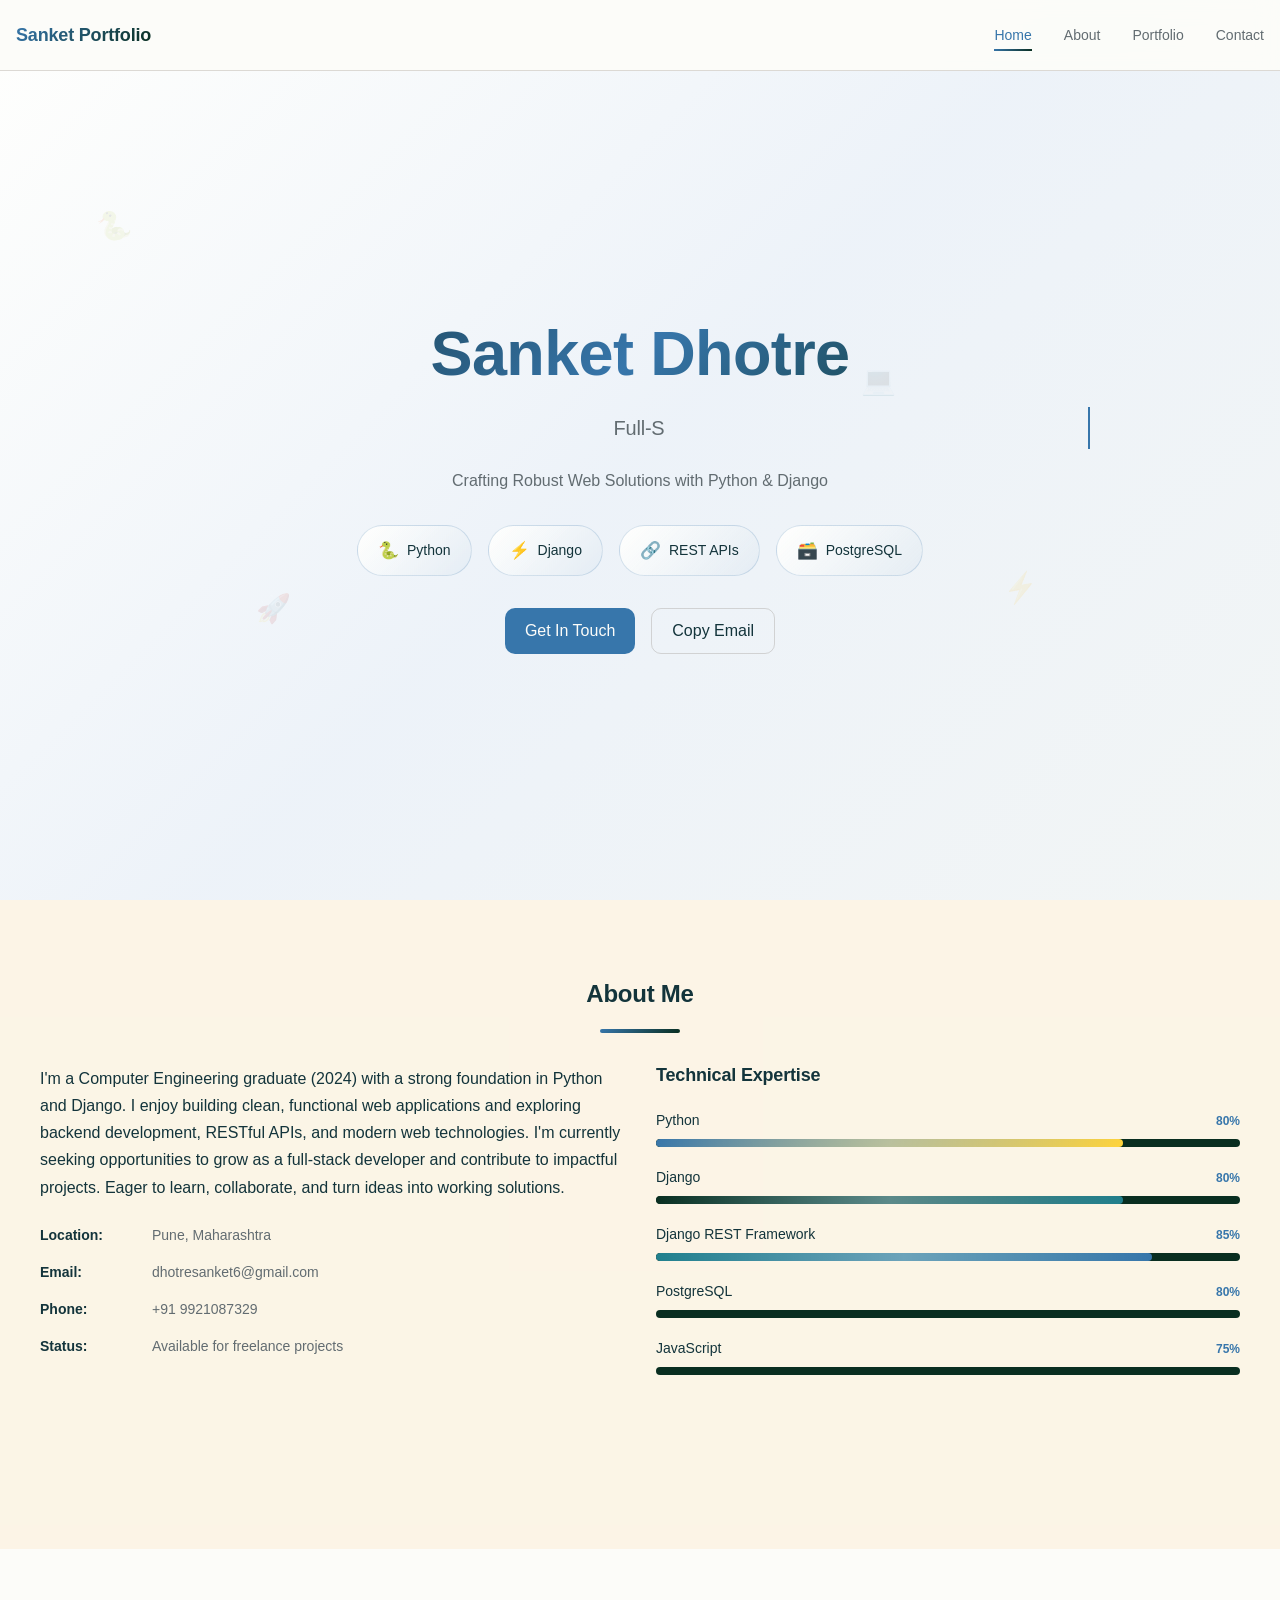
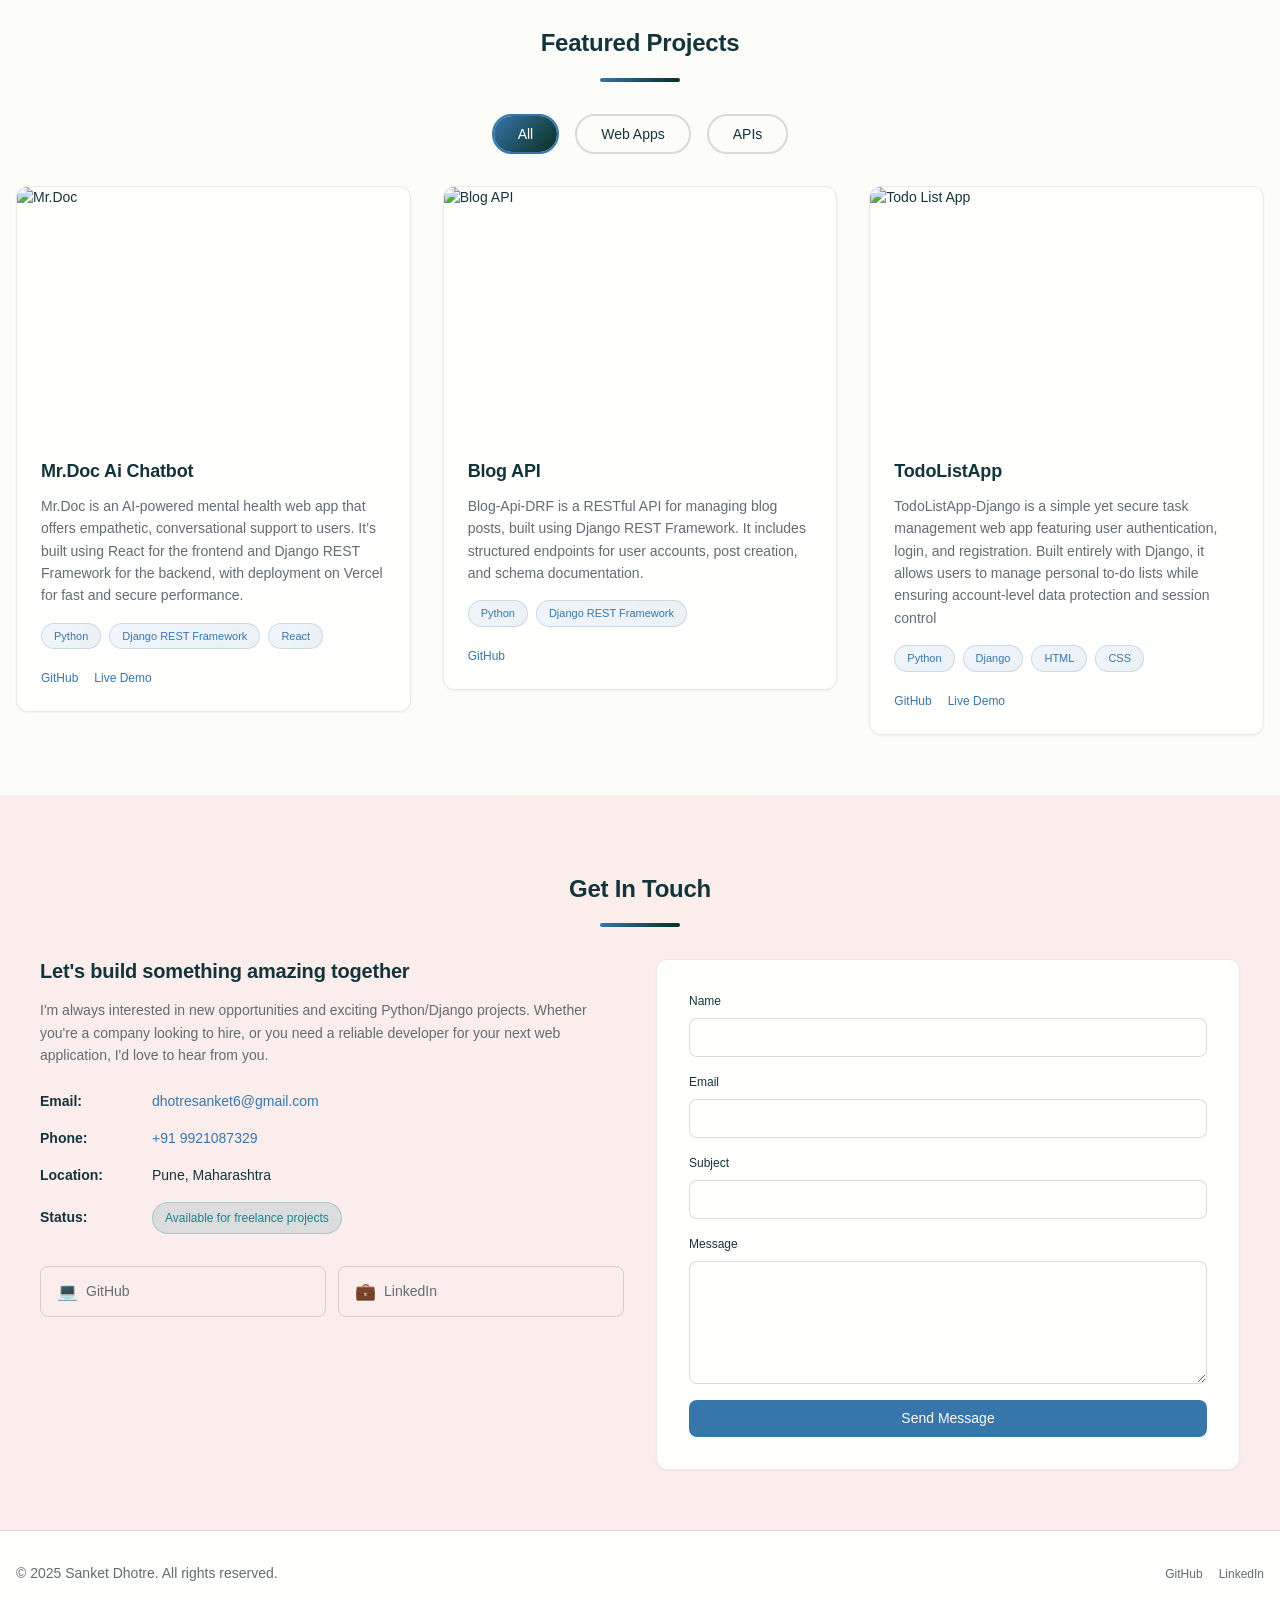
==== commit a76d580e: "Update index.html" ====
--- a/index.html
+++ b/index.html
@@ -89,9 +89,7 @@
             <h2 class="section-title">About Me</h2>
             <div class="about-content">
                 <div class="about-text">
-                    <p class="about-bio">I'm a passionate full-stack web developer with 5+ years of experience building
-                        scalable web applications using Python and Django. I specialize in creating efficient backend
-                        systems, RESTful APIs, and user-friendly interfaces that solve real-world problems.</p>
+                    <p class="about-bio">I'm a Computer Engineering graduate (2024) with a strong foundation in Python and Django. I enjoy building clean, functional web applications and exploring backend development, RESTful APIs, and modern web technologies. I'm currently seeking opportunities to grow as a full-stack developer and contribute to impactful projects. Eager to learn, collaborate, and turn ideas into working solutions.</p>
                     <div class="about-details">
                         <div class="detail-item">
                             <span class="detail-label">Location:</span>
@@ -385,4 +383,4 @@
     <script src="app.js"></script>
 </body>
 
-</html>+</html>
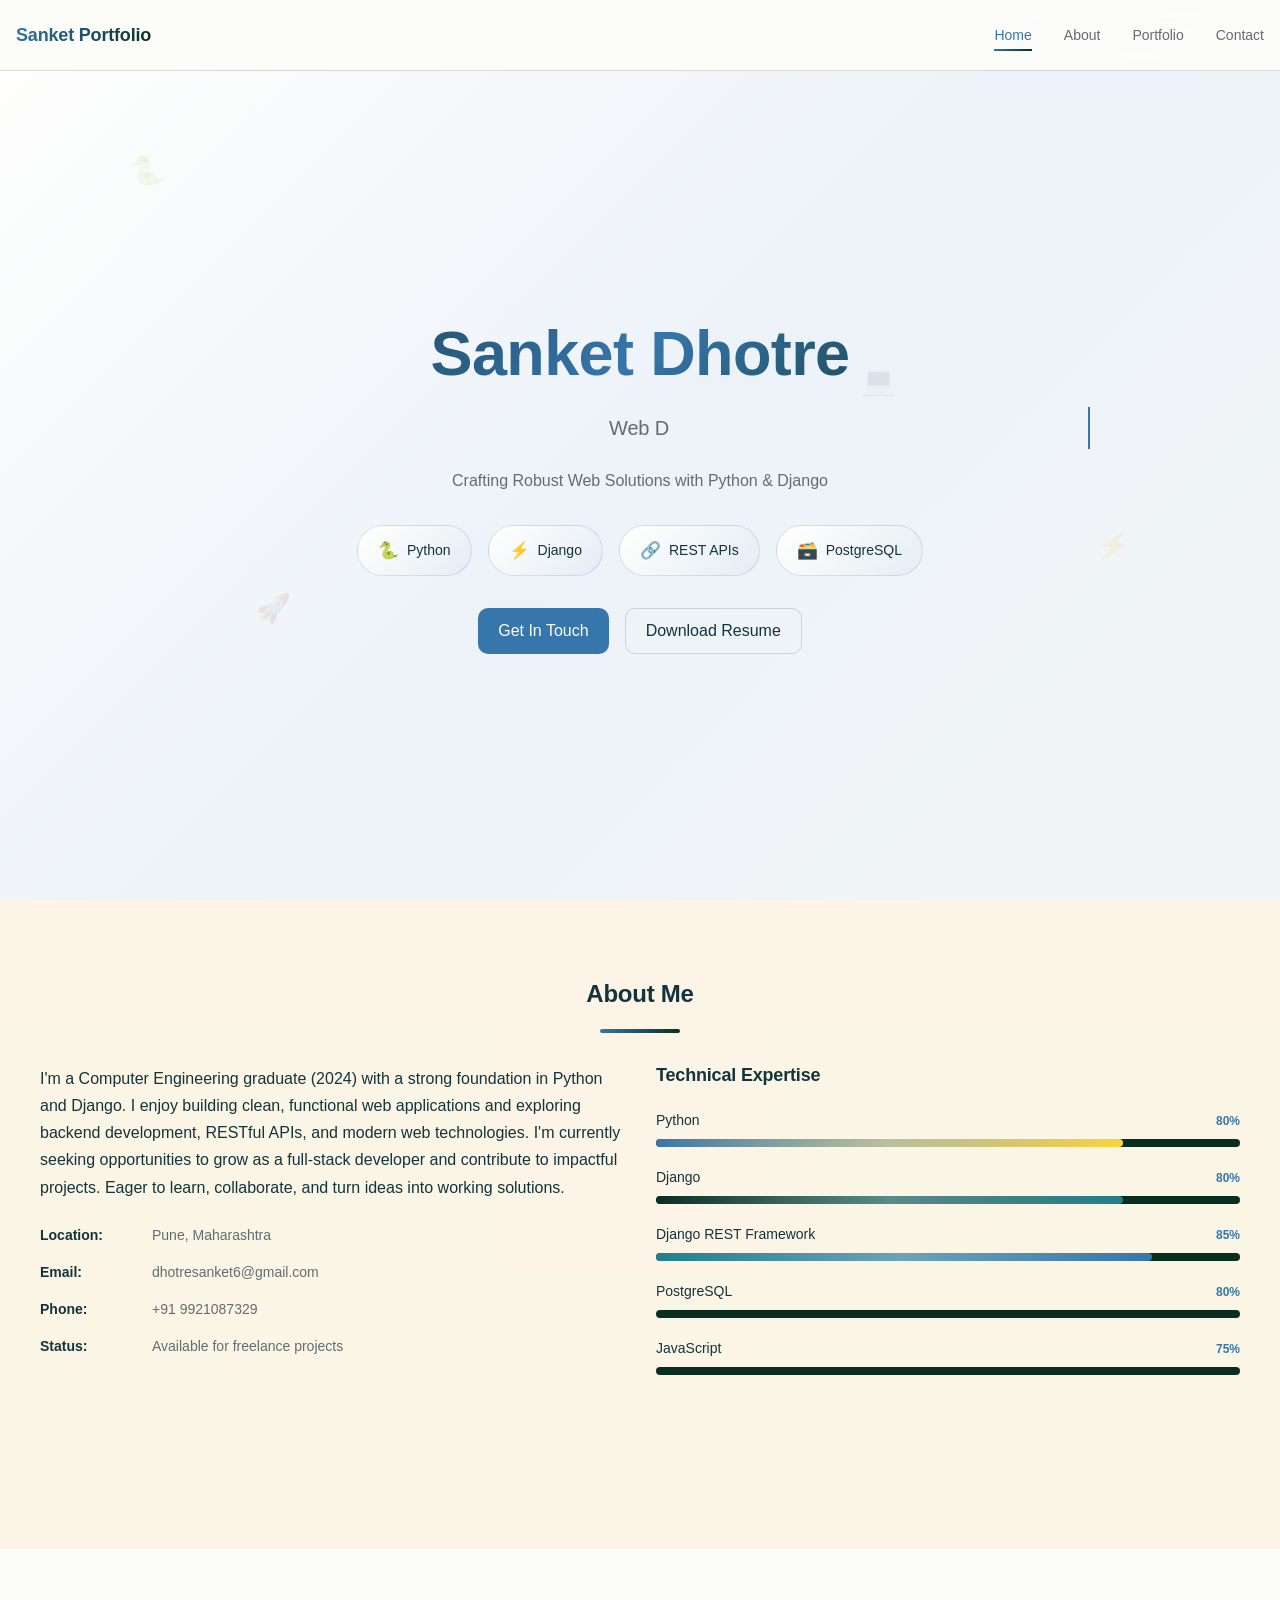
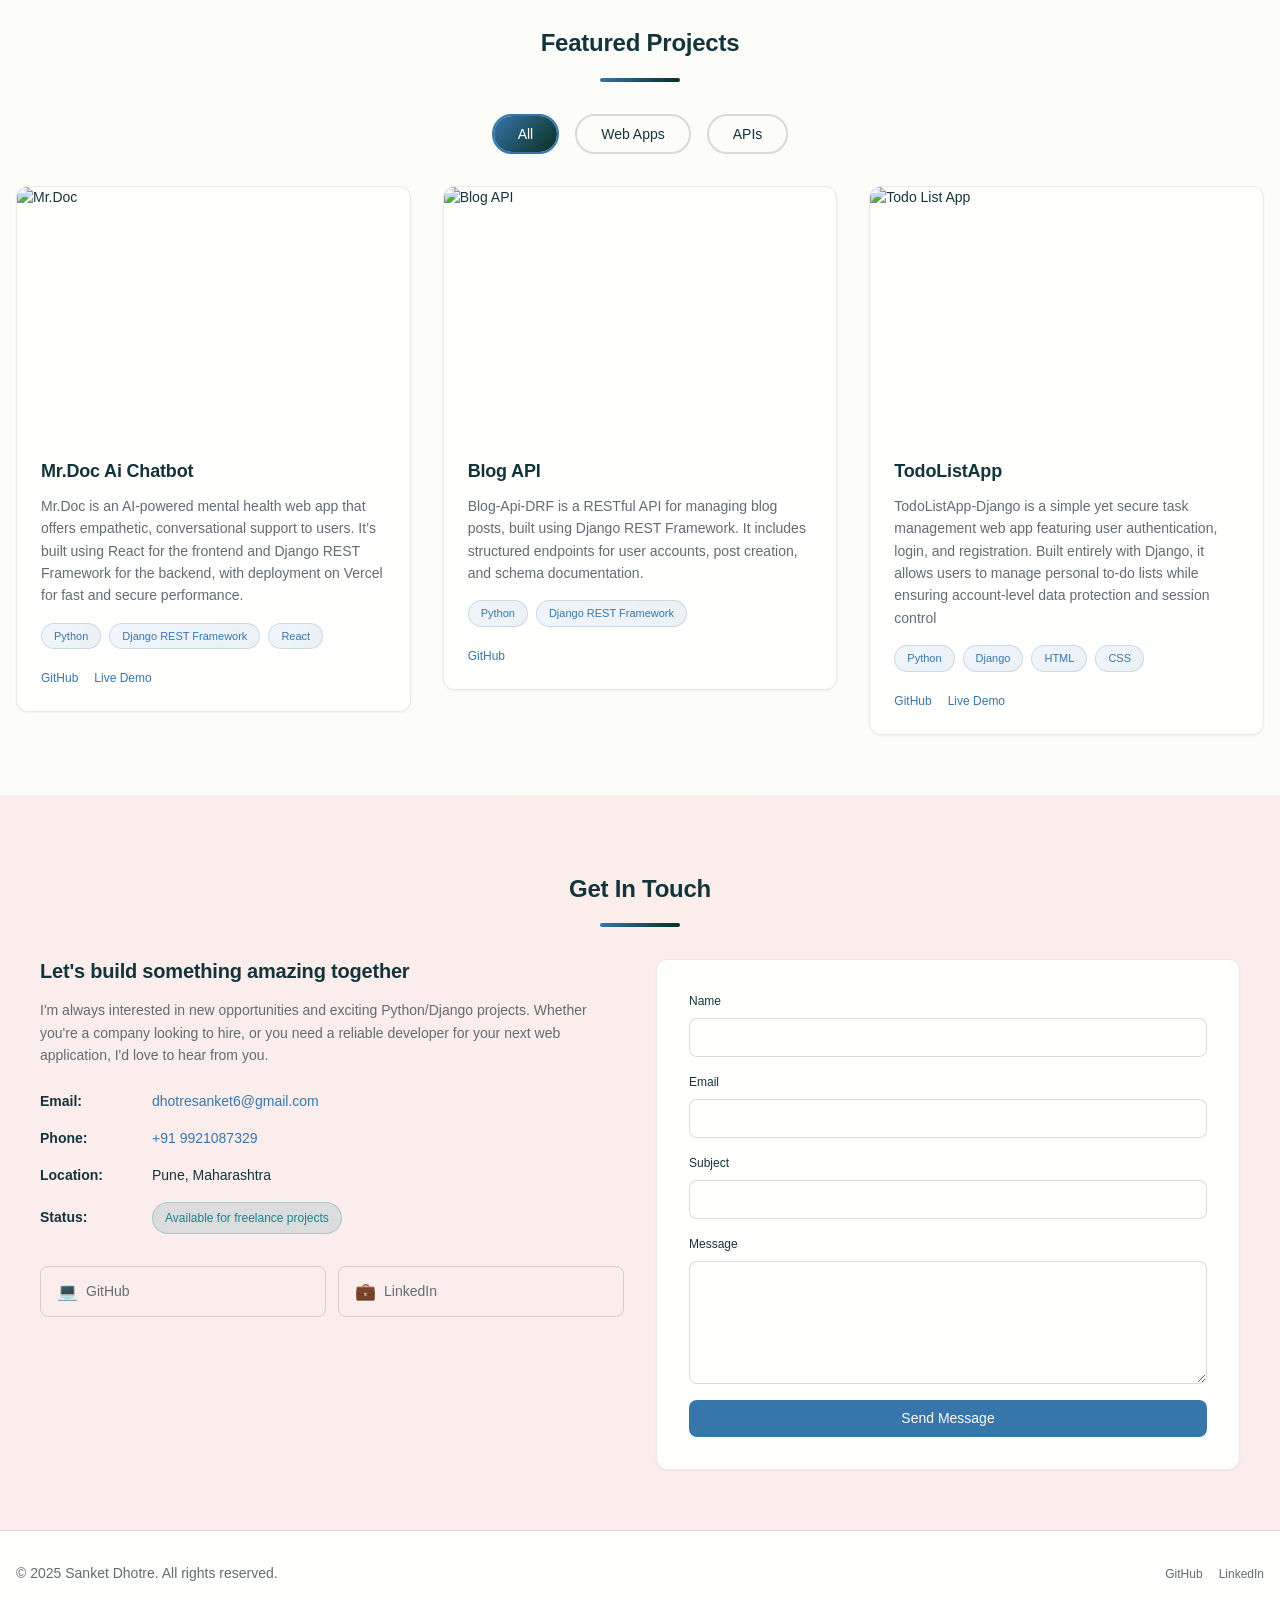
==== commit c40d059d: "Update" ====
--- a/index.html
+++ b/index.html
@@ -74,11 +74,9 @@
                 </div>
                 <div class="hero-buttons">
                     <a href="#contact" class="btn btn--primary btn--lg">Get In Touch</a>
-                    <button id="copy-email" class="btn btn--outline btn--lg" data-email="dhotresanket6@gmail.com">
-                        <span class="copy-text">Copy Email</span>
-                        <span class="copy-success" style="display: none;">Email Copied!</span>
-                    </button>
-                </div>
+                    <a href="assets/Sanket_D_Resume.pdf" class="btn btn--outline btn--lg" download>Download Resume</a>
+                </div>
+
             </div>
         </div>
     </section>
